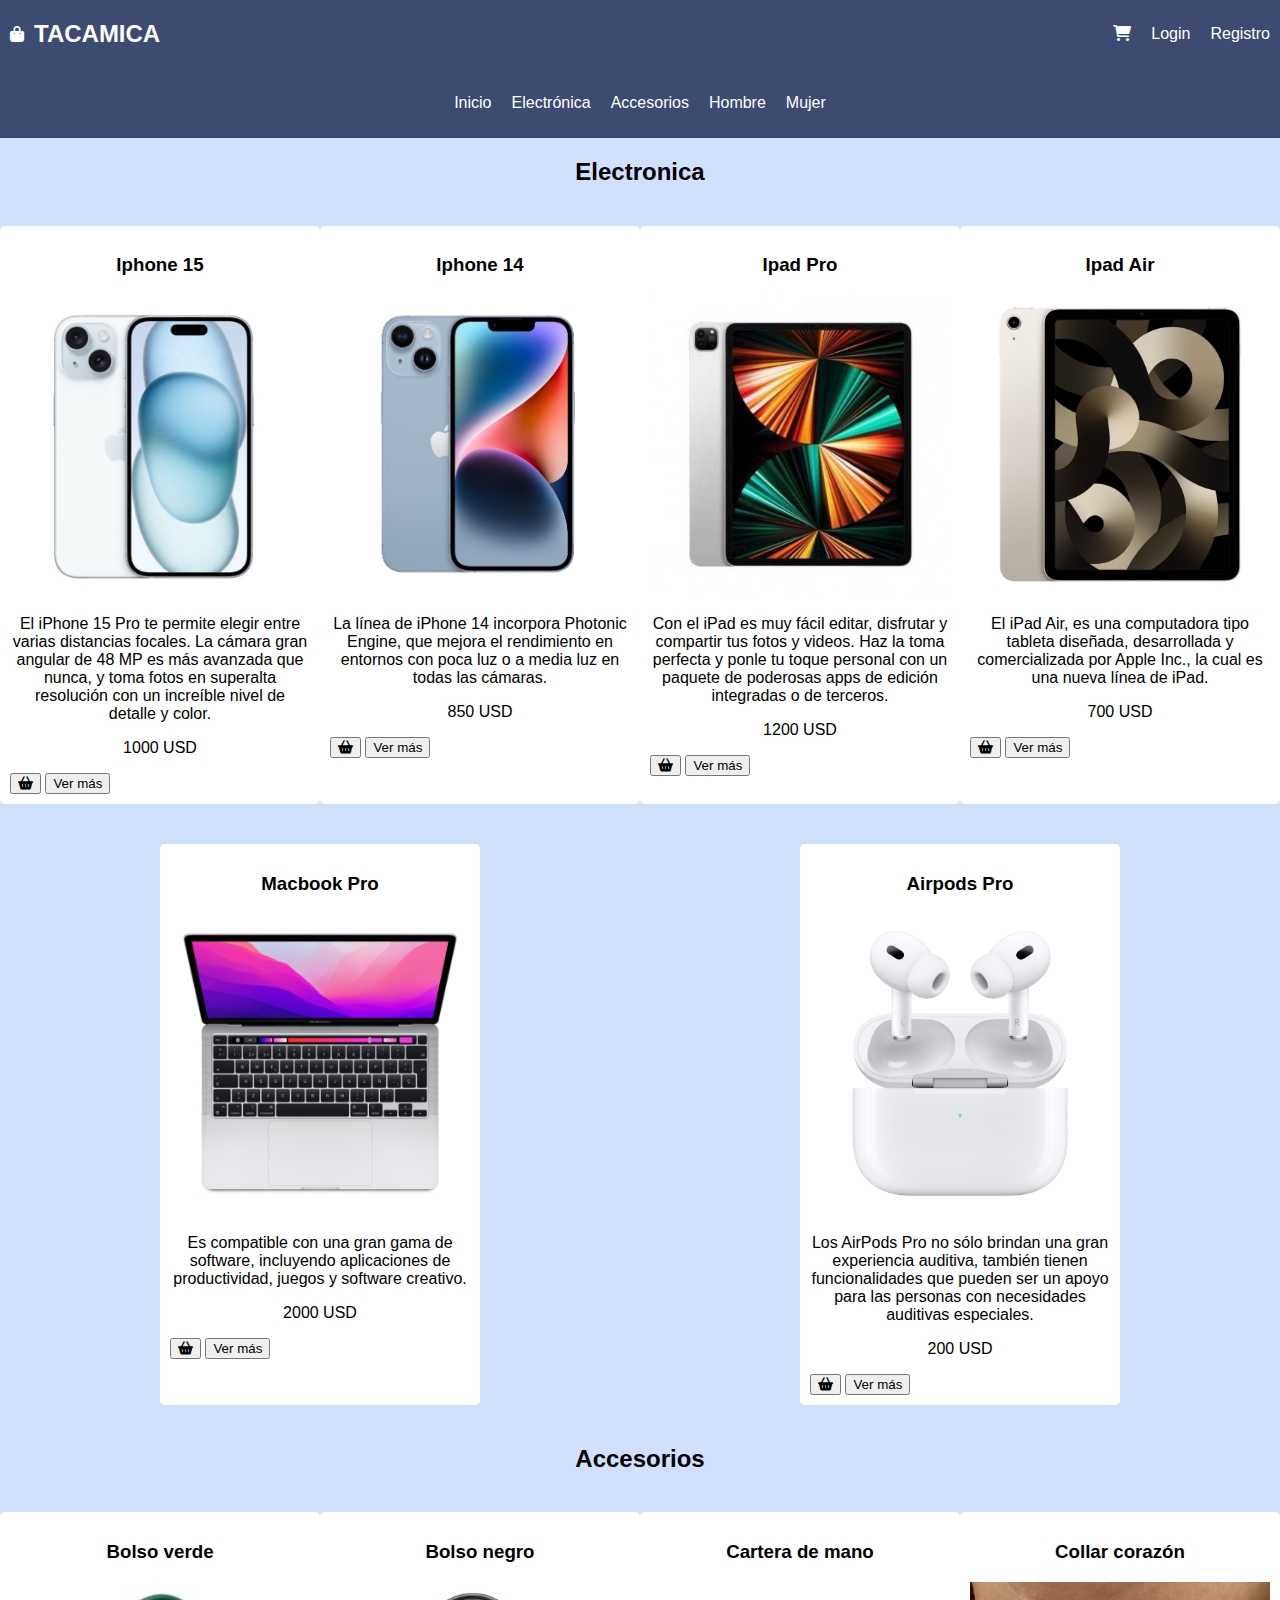
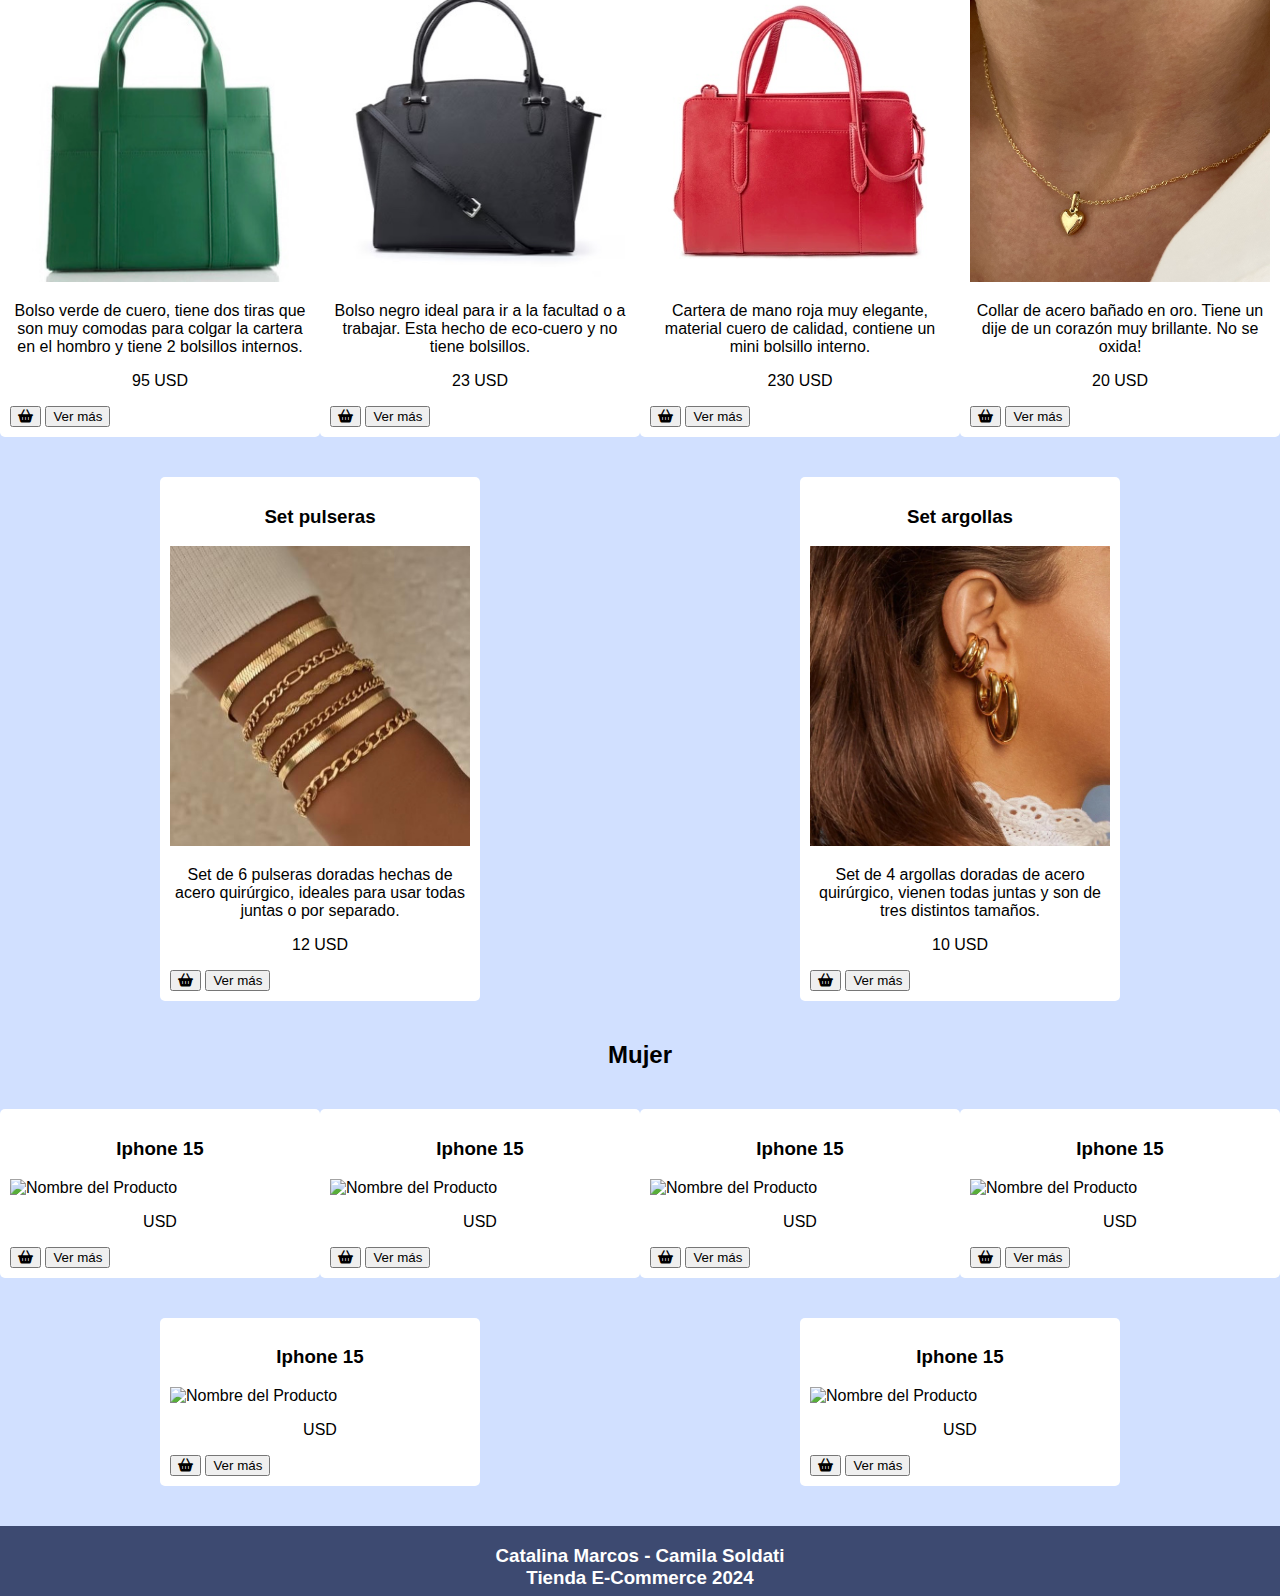
==== index.html @ c815029a "modifique el carrito y el css" ====
<!DOCTYPE html>
<html lang="en">
<head>
    <meta charset="UTF-8">
    <meta name="viewport" content="width=device-width, initial-scale=1.0">
    <title>Home Page</title>
    <link href="./css/index.css" rel="stylesheet">
    <link rel="stylesheet" href="https://cdnjs.cloudflare.com/ajax/libs/font-awesome/6.0.0-beta3/css/all.min.css">

</head>

<body>
      
    <header>

        <section class="main_header">
            <div class="logo">
                <i class="fa-solid fa-bag-shopping bolsa"></i>
                <h2>TACAMICA</h2>
            </div>
            <nav class="funciones_header">
                <a href="cart.html" class="carrito"><i class="fa fa-shopping-cart"></i></a>
                <a href="login.html" class="login">Login</a>
                <a href="./registro.html" class="registro">Registro</a>
            </nav>
        </section>

        <section class="headerlow">
            <nav>
                <ul>
                    <li><a href="index.html">Inicio</a></li>
                    <li><a href="category.html">Electrónica</a></li>
                    <li><a href="category.html">Accesorios</a></li>
                    <li><a href="category.html">Hombre</a></li>
                    <li><a href="category.html">Mujer</a></li>
                </ul>
            </nav>
        </section>

    </header>
     
    

    <main>
        
        <section class="category">
            <h2 class="categoria">Electronica</h2>
                <section class="product-list">
                    <div class="product">
                        <h3 class="centrado">Iphone 15</h3>
                        <img src="./imágenes/iphone15.JPEG" alt="foto de un iphone 15">
                        <p class="centrado">El iPhone 15 Pro te permite elegir entre varias distancias focales. La cámara gran angular de 48 MP es más avanzada que nunca, y toma fotos en superalta resolución con un increíble nivel de detalle y color.</p>
                        <p class="centrado">1000 USD</p>
                        <button href="cart.html"><i class="fa-solid fa-basket-shopping"></i></button>
                        <a href="./producto.html"><button>Ver más</button></a>
                    </div>
                    <div class="product">
                        <h3 class="centrado">Iphone 14</h3>
                        <img src="./imágenes/iphone14.JPEG" alt="foto de un iphone 14">
                        <p class="centrado">La línea de iPhone 14 incorpora Photonic Engine, que mejora el rendimiento en entornos con poca luz o a media luz en todas las cámaras.</p>
                        <p class="centrado">850 USD</p>
                        <button href="cart.html"><i class="fa-solid fa-basket-shopping"></i></button>
                        <a href="./producto.html"><button>Ver más</button></a>
                    </div>
                    <div class="product">
                        <h3 class="centrado">Ipad Pro</h3>
                        <img src="./imágenes/ipadpro.JPEG" alt="foto de un ipad pro">
                        <p class="centrado">Con el iPad es muy fácil editar, disfrutar y compartir tus fotos y videos. Haz la toma perfecta y ponle tu toque personal con un paquete de poderosas apps de edición integradas o de terceros.</p>
                        <p class="centrado">1200 USD</p>
                        <button><i class="fa-solid fa-basket-shopping"></i></button>
                        <a href="./producto.html"><button>Ver más</button></a>
                    </div>
                    <div class="product">
                        <h3 class="centrado">Ipad Air</h3>
                        <img src="./imágenes/ipadair.JPEG" alt="foto de un ipad air">
                        <p class="centrado">El iPad Air, es una computadora tipo tableta diseñada, desarrollada y comercializada por Apple Inc., la cual es una nueva línea de iPad.</p>
                        <p class="centrado">700 USD</p>
                        <button><i class="fa-solid fa-basket-shopping"></i></button>
                        <a href="./producto.html"><button>Ver más</button></a>
                    </div>
                    <div class="product">
                        <h3 class="centrado">Macbook Pro</h3>
                        <img src="./imágenes/macbookpro.JPEG" alt="foto de una macbook pro">
                        <p class="centrado">Es compatible con una gran gama de software, incluyendo aplicaciones de productividad, juegos y software creativo.</p>
                        <p class="centrado">2000 USD</p>
                        <button class="botoncvm"><i class="fa-solid fa-basket-shopping"></i></button>
                        <a href="./producto.html"><button>Ver más</button></a>
                    </div>
                    <div class="product">
                        <h3 class="centrado">Airpods Pro</h3>
                        <img src="./imágenes/airpodspro.JPEG" alt="foto de unos airpods pro">
                        <p class="centrado">Los AirPods Pro no sólo brindan una gran experiencia auditiva, también tienen funcionalidades que pueden ser un apoyo para las personas con necesidades auditivas especiales.</p>
                        <p class="centrado">200 USD</p>
                        <button><i class="fa-solid fa-basket-shopping"></i></button>
                        <a href="./producto.html"><button>Ver más</button></a>
                    </div>
                </section>
        </section>
        
        <section class="category">
            <h2 class="categoria">Accesorios</h2>
                <section class="product-list">
                    <div class="product">
                        <h3 class="centrado">Bolso verde</h3>
                        <img src="./imágenes/bolso verde.JPEG" alt="foto de un bolso verde">
                        <p class="centrado">Bolso verde de cuero, tiene dos tiras que son muy comodas para colgar la cartera en el hombro y tiene 2 bolsillos internos.</p>
                        <p class="centrado">95 USD</p>
                        <button><i class="fa-solid fa-basket-shopping"></i></button>
                        <a href="./producto.html"><button>Ver más</button></a>
                    </div>
                    <div class="product">
                        <h3 class="centrado">Bolso negro</h3>
                        <img src="./imágenes/bolso negro si.JPEG" alt="foto de un bolso negro">
                        <p class="centrado">Bolso negro ideal para ir a la facultad o a trabajar. Esta hecho de eco-cuero y no tiene bolsillos.</p>
                        <p class="centrado">23 USD</p>
                        <button><i class="fa-solid fa-basket-shopping"></i></button>
                        <a href="./producto.html"><button>Ver más</button></a>
                    </div>
                    <div class="product">
                        <h3 class="centrado">Cartera de mano</h3>
                        <img src="./imágenes/cartera roja.jpg" alt="foto de una cartera de mano roja">
                        <p class="centrado">Cartera de mano roja muy elegante, material cuero de calidad, contiene un mini bolsillo interno.</p>
                        <p class="centrado">230 USD</p>
                        <button><i class="fa-solid fa-basket-shopping"></i></button>
                        <a href="./producto.html"><button>Ver más</button></a>
                    </div>
                    <div class="product">
                        <h3 class="centrado">Collar corazón</h3>
                        <img src="./imágenes/collar.JPG" alt="foto de un collar dorado con el dije de un corazón">
                        <p class="centrado">Collar de acero bañado en oro. Tiene un dije de un corazón muy brillante. No se oxida!</p>
                        <p class="centrado">20 USD</p>
                        <button><i class="fa-solid fa-basket-shopping"></i></button>
                        <a href="./producto.html"><button>Ver más</button></a>
                    </div>
                    <div class="product">
                        <h3 class="centrado">Set pulseras</h3>
                        <img src="./imágenes/set pulseras.JPEG" alt="foto de un set de 6 pulseras">
                        <p class="centrado">Set de 6 pulseras doradas hechas de acero quirúrgico, ideales para usar todas juntas o por separado.</p>
                        <p class="centrado">12 USD</p>
                        <button><i class="fa-solid fa-basket-shopping"></i></button>
                        <a href="./producto.html"><button>Ver más</button></a>
                    </div>
                    <div class="product">
                        <h3 class="centrado">Set argollas</h3>
                        <img src="./imágenes/set argollas.jpg" alt="foto de una oreja con 4 argollas doradas">
                        <p class="centrado">Set de 4 argollas doradas de acero quirúrgico, vienen todas juntas y son de tres distintos tamaños.</p>
                        <p class="centrado">10 USD</p>
                        <button><i class="fa-solid fa-basket-shopping"></i></button>
                        <a href="./producto.html"><button>Ver más</button></a>
                    </div>
                </section>
        </section>
        
        <section class="category">
            <h2 class="categoria">Mujer</h2>
                <section class="product-list">
                    <div class="product">
                        <h3 class="centrado">Iphone 15</h3>
                        <img src="" alt="Nombre del Producto">
                        <p class="centrado"></p>
                        <p class="centrado"> USD</p>
                        <button><i class="fa-solid fa-basket-shopping"></i></button>
                        <a href="./producto.html"><button>Ver más</button></a>
                    </div>
                    <div class="product">
                        <h3 class="centrado">Iphone 15</h3>
                        <img src="" alt="Nombre del Producto">
                        <p class="centrado"></p>
                        <p class="centrado"> USD</p>
                        <button><i class="fa-solid fa-basket-shopping"></i></button>
                        <a href="./producto.html"><button>Ver más</button></a>
                    </div>
                    <div class="product">
                        <h3 class="centrado">Iphone 15</h3>
                        <img src="" alt="Nombre del Producto">
                        <p class="centrado"></p>
                        <p class="centrado"> USD</p>
                        <button><i class="fa-solid fa-basket-shopping"></i></button>
                        <a href="./producto.html"><button>Ver más</button></a>
                    </div>
                    <div class="product">
                        <h3 class="centrado">Iphone 15</h3>
                        <img src="" alt="Nombre del Producto">
                        <p class="centrado"></p>
                        <p class="centrado"> USD</p>
                        <button><i class="fa-solid fa-basket-shopping"></i></button>
                        <a href="./producto.html"><button>Ver más</button></a>
                    </div>
                    <div class="product">
                        <h3 class="centrado">Iphone 15</h3>
                        <img src="" alt="Nombre del Producto">
                        <p class="centrado"></p>
                        <p class="centrado"> USD</p>
                        <button><i class="fa-solid fa-basket-shopping"></i></button>
                        <a href="./producto.html"><button>Ver más</button></a>
                    </div>
                    <div class="product">
                        <h3 class="centrado">Iphone 15</h3>
                        <img src="" alt="Nombre del Producto">
                        <p class="centrado"> </p>
                        <p class="centrado"> USD</p>
                        <button><i class="fa-solid fa-basket-shopping"></i></button>
                        <button href="product.html">Ver más</button>
                    </div>
                </section>
        </section>
 
    </main>

    <footer class="nombres">
        <h3>Catalina Marcos - Camila Soldati <br> Tienda E-Commerce 2024</h3>
    </footer>

</body>
</html>
---- css/index.css ----
/* Estilos generales */
body {
    font-family: Arial, sans-serif;
    margin: 0;
    padding: 0;
    background-color: rgb(209, 224, 255);
    text-decoration: none;
}

a {
    text-decoration: none;
    color: black;
}

/* Estilos para el header */
.main_header {
    display: flex;
    justify-content: space-between;
    align-items: center;
    background-color: rgb(61, 74, 113);
    color: white;
    padding-left: 10px;
    padding-right: 10px;
}

.centrado {
    text-align: center;
}
.categoria{
    text-align: center;
}

.logo {
    display: flex;
    align-items: center;
}

.logo h2 {
    margin-left: 10px;
}

.funciones_header {
    display: flex;
}

.funciones_header a {
    color: white;
    text-decoration: none;
    margin-left: 20px;
}

/* Estilos para la parte de abajo del header */
.headerlow {
    background-color: rgb(61, 74, 113);
    color: white;
    padding: 10px;
}

.headerlow nav ul {
    display: flex;
    justify-content: center;
    list-style-type: none;
    padding: 0;
}

.headerlow nav ul li {
    margin: 0 10px;
}

.headerlow nav ul li a {
    color: white;
    text-decoration: none;
}


/*estilos para la parte de los productos en la homepage*/
main {
    margin: 0px;
}

.category {
    margin-bottom: 20px;
}

.product-list {
    display: flex;
    flex-wrap: wrap;
    flex-direction: row;
    justify-content: space-around;
}

.fafa-shopping-cart {
text-align: right;

}

.product {
    background-color: white;
    margin-bottom: 20px;
    margin-top: 20px;
    border-radius: 5px;
    padding: 10px;
    width: 300px;
}

.product img {
    width: 100%;
    height: 300px; 
}

.nombres {
    text-align: center;
    background-color: rgb(61, 74, 113);
    color: white;
    height: 70px;
    align-content: center;
}


@media (max-width:768px) {
    .product-list {
        display: flex;
        flex-direction: row;
        flex-wrap: wrap;
    }

    .product {
        align-content: space-around;
    }

    .headerlow {
        font-size: smaller;
    }
}


/*estilos para la página de detalle de producto*/

.productoespecifico {
    width: 300px;
}

.fotoiphones {
    display: flex;
    margin-right: auto;
    margin-left: 2%;
    height: 500px;
    border-radius: 3px;
}

/*estilos para el formulario de regirstro*/

.sesion {
    text-align: center;
    font-size: 50px;
    font-family: Arial, Helvetica, sans-serif;
}

.nombre-container {
    display: flex;
    justify-content: space-between; 
    flex-wrap: wrap; 
}

.nombre {
    margin-bottom: 20px;
    flex: 0 0 48%; }

input[type="text"],
input[type="email"],
input[type="password"],
input[type="tel"] {
    width: 100%;
    padding: 10px;
    margin-top: 5px;
    border: 1px solid #979292;
    box-sizing: border-box; 
}

input[type="submit"] {
    width: 100%;
    padding: 10px;
    margin-top: 10px;
    background-color: #007bff;
    color: #fff;
    border: none;
    border-radius: 5px;
    cursor: pointer;
}

input[type="submit"]:hover {
    background-color: #0056b3; }

    h4 {
        font-size: 20px;
        font-family:Georgia, 'Times New Roman', Times, serif;
        text-align: left;
        font-style: italic;
        color: rgb(53, 35, 35);
    
    }
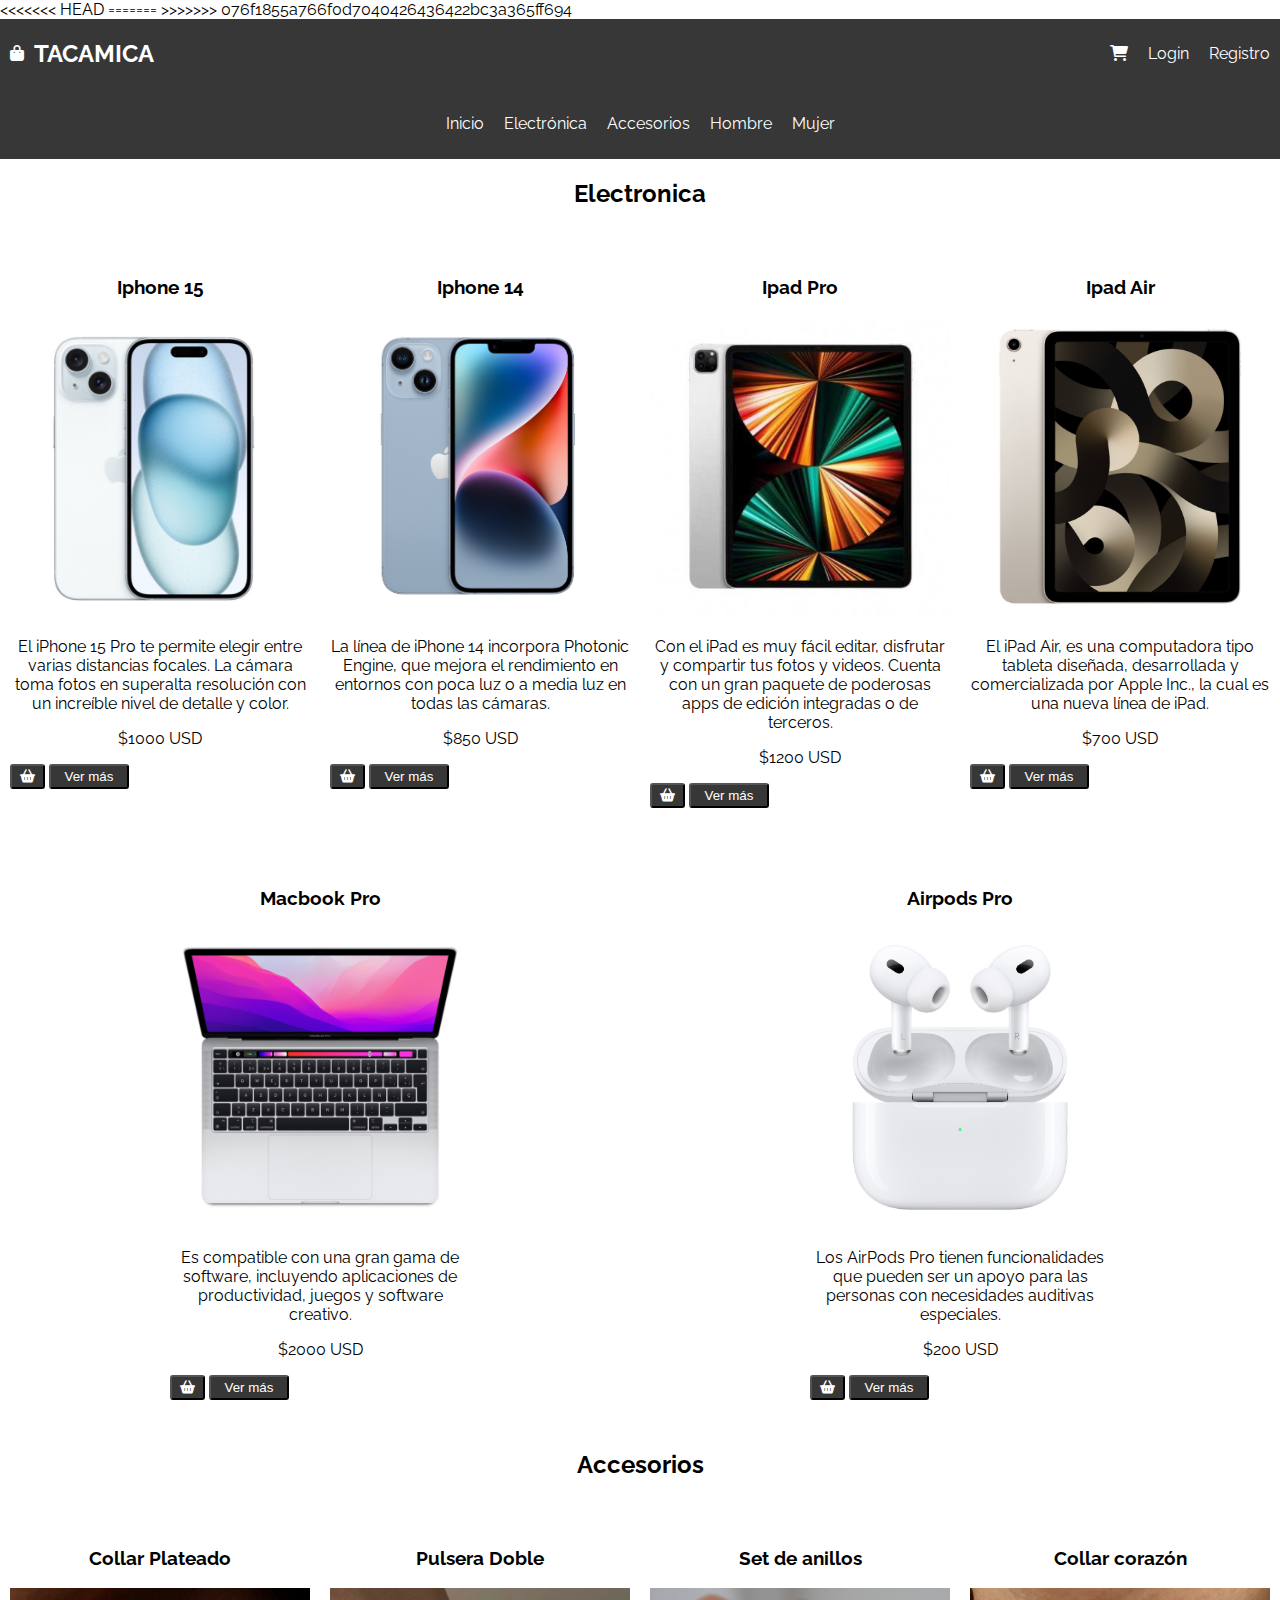
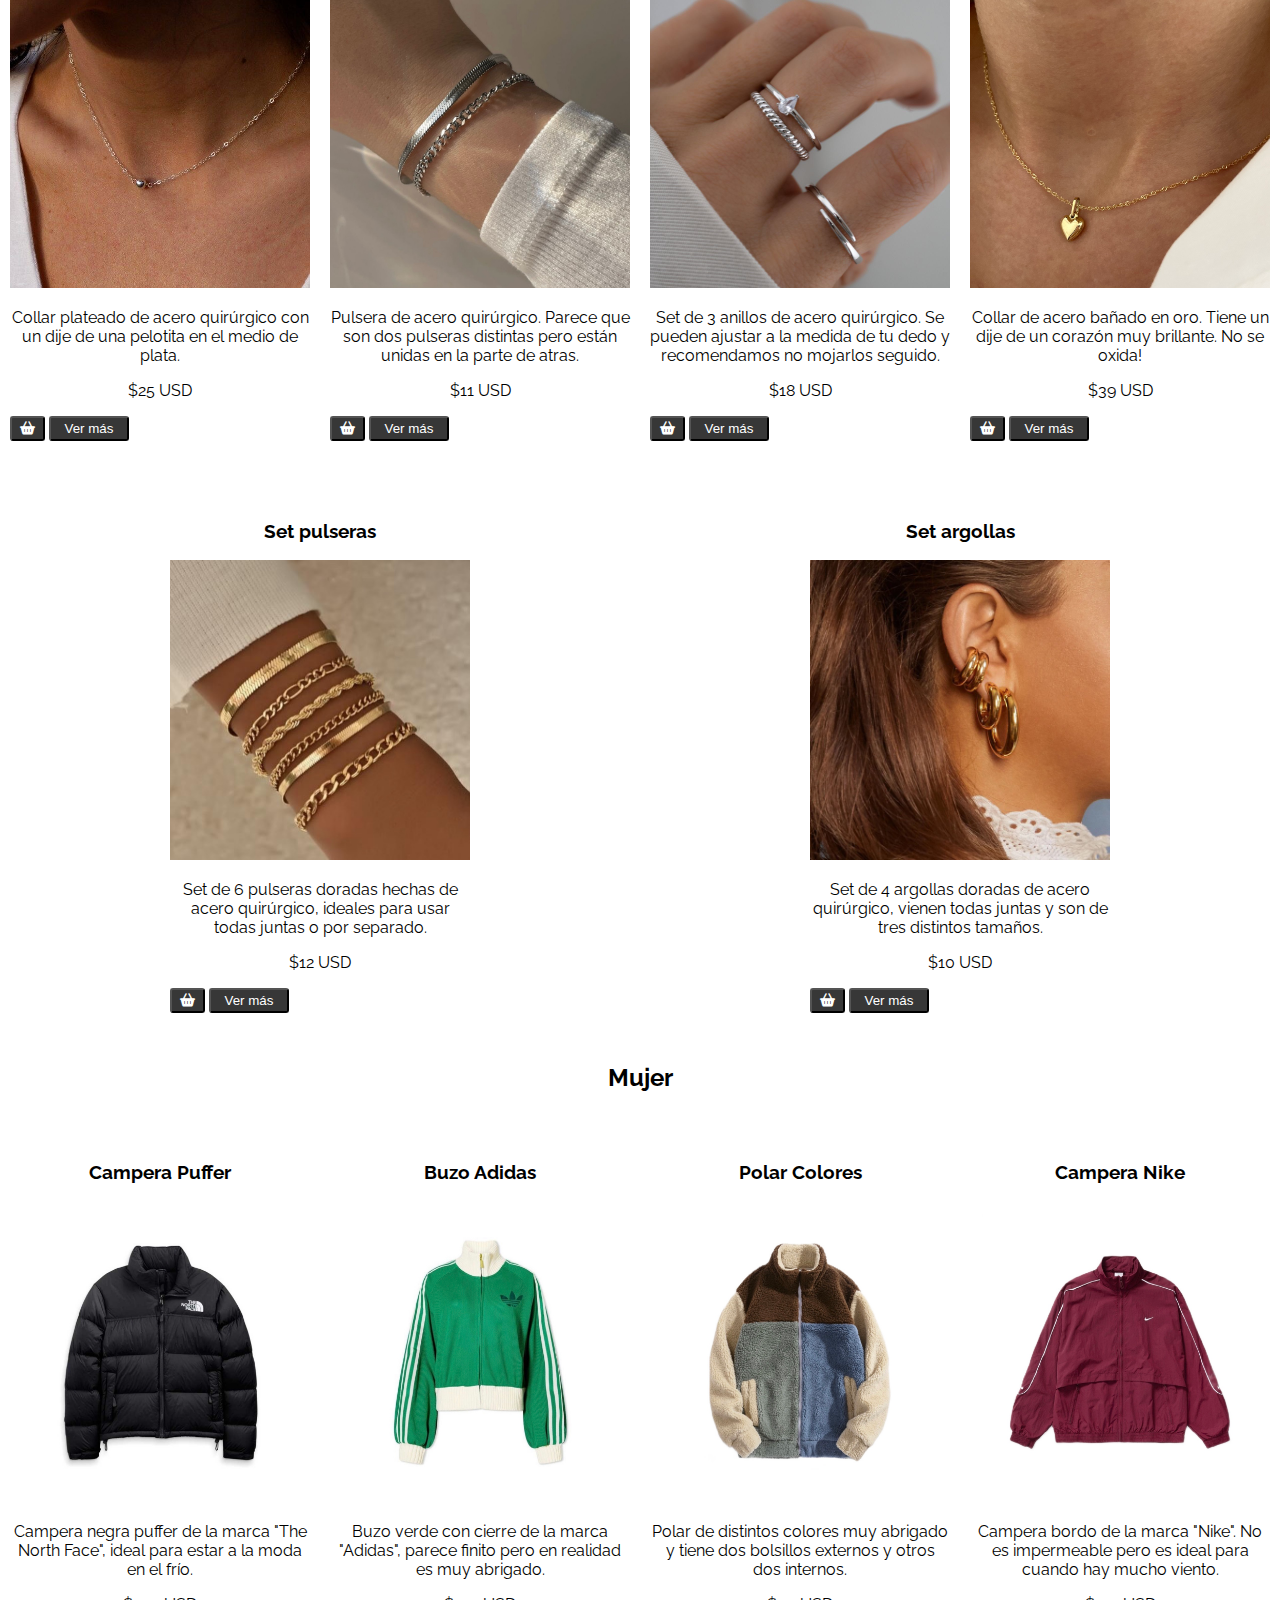
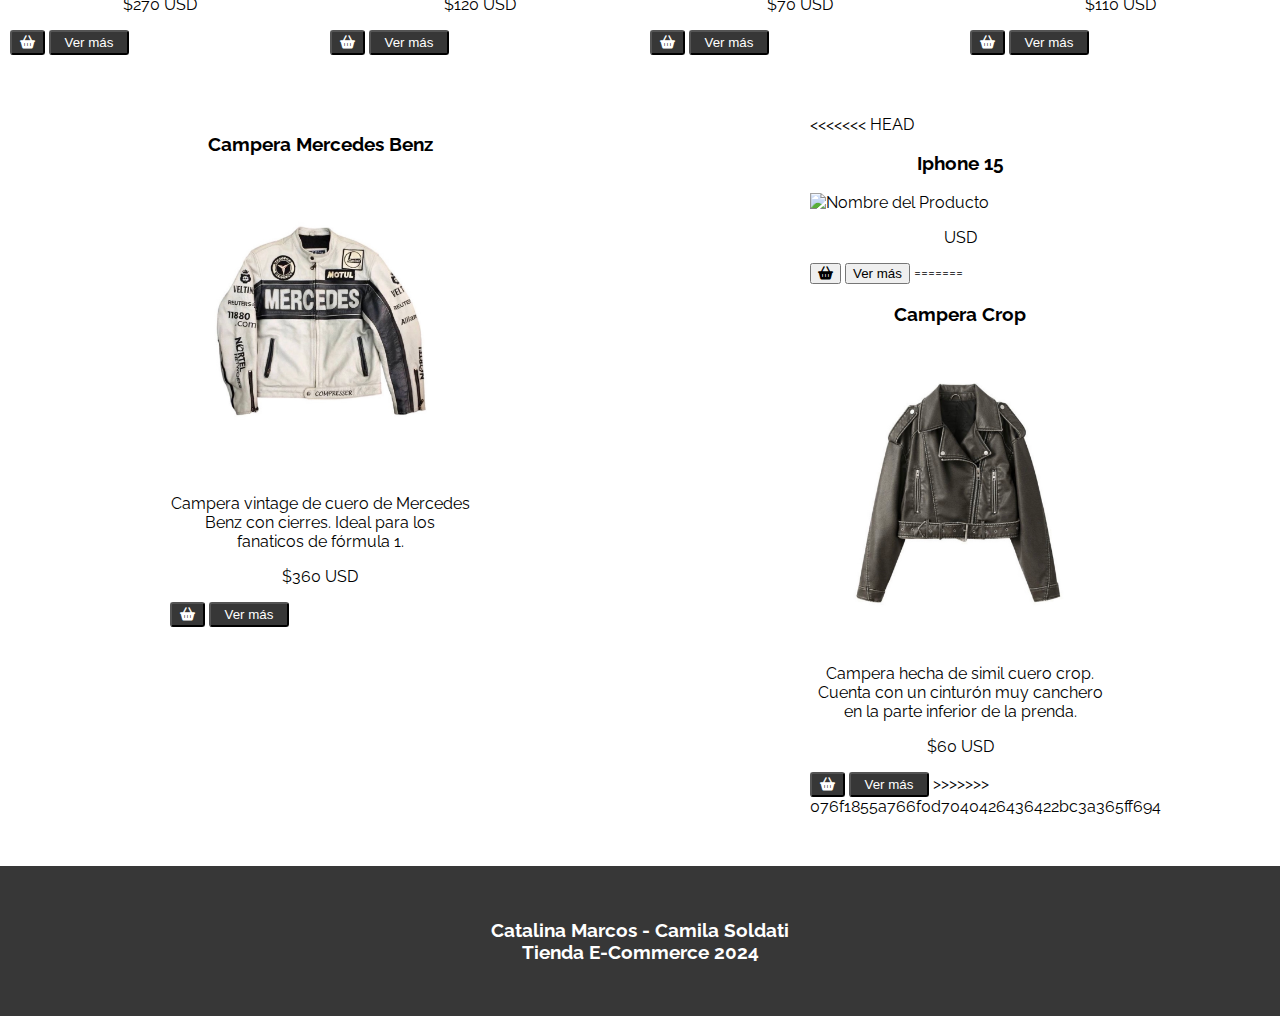
==== commit 736a0718: "modifique el carrito, el index, el css y el html de productos" ====
--- a/index.html
+++ b/index.html
@@ -6,7 +6,13 @@
     <title>Home Page</title>
     <link href="./css/index.css" rel="stylesheet">
     <link rel="stylesheet" href="https://cdnjs.cloudflare.com/ajax/libs/font-awesome/6.0.0-beta3/css/all.min.css">
-
+<<<<<<< HEAD
+
+=======
+    <link rel="preconnect" href="https://fonts.googleapis.com">
+    <link rel="preconnect" href="https://fonts.gstatic.com" crossorigin>
+    <link href="https://fonts.googleapis.com/css2?family=Raleway:ital,wght@0,100..900;1,100..900&display=swap" rel="stylesheet">
+>>>>>>> 076f1855a766f0d7040426436422bc3a365ff694
 </head>
 
 <body>
@@ -20,7 +26,7 @@
             </div>
             <nav class="funciones_header">
                 <a href="cart.html" class="carrito"><i class="fa fa-shopping-cart"></i></a>
-                <a href="login.html" class="login">Login</a>
+                <a href="./login.html" class="login">Login</a>
                 <a href="./registro.html" class="registro">Registro</a>
             </nav>
         </section>
@@ -49,50 +55,50 @@
                     <div class="product">
                         <h3 class="centrado">Iphone 15</h3>
                         <img src="./imágenes/iphone15.JPEG" alt="foto de un iphone 15">
-                        <p class="centrado">El iPhone 15 Pro te permite elegir entre varias distancias focales. La cámara gran angular de 48 MP es más avanzada que nunca, y toma fotos en superalta resolución con un increíble nivel de detalle y color.</p>
-                        <p class="centrado">1000 USD</p>
-                        <button href="cart.html"><i class="fa-solid fa-basket-shopping"></i></button>
-                        <a href="./producto.html"><button>Ver más</button></a>
+                        <p class="centrado">El iPhone 15 Pro te permite elegir entre varias distancias focales. La cámara toma fotos en superalta resolución con un increíble nivel de detalle y color.</p>
+                        <p class="centrado">$1000 USD</p>
+                        <a href="cart.html"><button class="canasta"><i class="fa-solid fa-basket-shopping"></i></button></a>
+                        <a href="./producto.html"><button class="vermás">Ver más</button></a>
                     </div>
                     <div class="product">
                         <h3 class="centrado">Iphone 14</h3>
                         <img src="./imágenes/iphone14.JPEG" alt="foto de un iphone 14">
                         <p class="centrado">La línea de iPhone 14 incorpora Photonic Engine, que mejora el rendimiento en entornos con poca luz o a media luz en todas las cámaras.</p>
-                        <p class="centrado">850 USD</p>
-                        <button href="cart.html"><i class="fa-solid fa-basket-shopping"></i></button>
-                        <a href="./producto.html"><button>Ver más</button></a>
+                        <p class="centrado">$850 USD</p>
+                        <a href="cart.html"><button class="canasta"><i class="fa-solid fa-basket-shopping"></i></button></a>
+                        <a href="./producto.html"><button class="vermás">Ver más</button></a>
                     </div>
                     <div class="product">
                         <h3 class="centrado">Ipad Pro</h3>
                         <img src="./imágenes/ipadpro.JPEG" alt="foto de un ipad pro">
-                        <p class="centrado">Con el iPad es muy fácil editar, disfrutar y compartir tus fotos y videos. Haz la toma perfecta y ponle tu toque personal con un paquete de poderosas apps de edición integradas o de terceros.</p>
-                        <p class="centrado">1200 USD</p>
-                        <button><i class="fa-solid fa-basket-shopping"></i></button>
-                        <a href="./producto.html"><button>Ver más</button></a>
+                        <p class="centrado">Con el iPad es muy fácil editar, disfrutar y compartir tus fotos y videos. Cuenta con un gran paquete de poderosas apps de edición integradas o de terceros.</p>
+                        <p class="centrado">$1200 USD</p>
+                        <a href="cart.html"><button class="canasta"><i class="fa-solid fa-basket-shopping"></i></button></a>
+                        <a href="./producto.html"><button class="vermás">Ver más</button></a>
                     </div>
                     <div class="product">
                         <h3 class="centrado">Ipad Air</h3>
                         <img src="./imágenes/ipadair.JPEG" alt="foto de un ipad air">
                         <p class="centrado">El iPad Air, es una computadora tipo tableta diseñada, desarrollada y comercializada por Apple Inc., la cual es una nueva línea de iPad.</p>
-                        <p class="centrado">700 USD</p>
-                        <button><i class="fa-solid fa-basket-shopping"></i></button>
-                        <a href="./producto.html"><button>Ver más</button></a>
+                        <p class="centrado">$700 USD</p>
+                        <a href="cart.html"><button class="canasta"><i class="fa-solid fa-basket-shopping"></i></button></a>
+                        <a href="./producto.html"><button class="vermás">Ver más</button></a>
                     </div>
                     <div class="product">
                         <h3 class="centrado">Macbook Pro</h3>
                         <img src="./imágenes/macbookpro.JPEG" alt="foto de una macbook pro">
                         <p class="centrado">Es compatible con una gran gama de software, incluyendo aplicaciones de productividad, juegos y software creativo.</p>
-                        <p class="centrado">2000 USD</p>
-                        <button class="botoncvm"><i class="fa-solid fa-basket-shopping"></i></button>
-                        <a href="./producto.html"><button>Ver más</button></a>
+                        <p class="centrado">$2000 USD</p>
+                        <a href="cart.html"><button class="canasta"><i class="fa-solid fa-basket-shopping"></i></button></a>
+                        <a href="./producto.html"><button class="vermás">Ver más</button></a>
                     </div>
                     <div class="product">
                         <h3 class="centrado">Airpods Pro</h3>
                         <img src="./imágenes/airpodspro.JPEG" alt="foto de unos airpods pro">
-                        <p class="centrado">Los AirPods Pro no sólo brindan una gran experiencia auditiva, también tienen funcionalidades que pueden ser un apoyo para las personas con necesidades auditivas especiales.</p>
-                        <p class="centrado">200 USD</p>
-                        <button><i class="fa-solid fa-basket-shopping"></i></button>
-                        <a href="./producto.html"><button>Ver más</button></a>
+                        <p class="centrado">Los AirPods Pro tienen funcionalidades que pueden ser un apoyo para las personas con necesidades auditivas especiales.</p>
+                        <p class="centrado">$200 USD</p>
+                        <a href="cart.html"><button class="canasta"><i class="fa-solid fa-basket-shopping"></i></button></a>
+                        <a href="./producto.html"><button class="vermás">Ver más</button></a>
                     </div>
                 </section>
         </section>
@@ -101,52 +107,52 @@
             <h2 class="categoria">Accesorios</h2>
                 <section class="product-list">
                     <div class="product">
-                        <h3 class="centrado">Bolso verde</h3>
-                        <img src="./imágenes/bolso verde.JPEG" alt="foto de un bolso verde">
-                        <p class="centrado">Bolso verde de cuero, tiene dos tiras que son muy comodas para colgar la cartera en el hombro y tiene 2 bolsillos internos.</p>
-                        <p class="centrado">95 USD</p>
-                        <button><i class="fa-solid fa-basket-shopping"></i></button>
-                        <a href="./producto.html"><button>Ver más</button></a>
-                    </div>
-                    <div class="product">
-                        <h3 class="centrado">Bolso negro</h3>
-                        <img src="./imágenes/bolso negro si.JPEG" alt="foto de un bolso negro">
-                        <p class="centrado">Bolso negro ideal para ir a la facultad o a trabajar. Esta hecho de eco-cuero y no tiene bolsillos.</p>
-                        <p class="centrado">23 USD</p>
-                        <button><i class="fa-solid fa-basket-shopping"></i></button>
-                        <a href="./producto.html"><button>Ver más</button></a>
-                    </div>
-                    <div class="product">
-                        <h3 class="centrado">Cartera de mano</h3>
-                        <img src="./imágenes/cartera roja.jpg" alt="foto de una cartera de mano roja">
-                        <p class="centrado">Cartera de mano roja muy elegante, material cuero de calidad, contiene un mini bolsillo interno.</p>
-                        <p class="centrado">230 USD</p>
-                        <button><i class="fa-solid fa-basket-shopping"></i></button>
-                        <a href="./producto.html"><button>Ver más</button></a>
+                        <h3 class="centrado">Collar Plateado</h3>
+                        <img src="./imágenes/dije.jpg" alt="foto de un collar plateado con una pelotita en el medio">
+                        <p class="centrado">Collar plateado de acero quirúrgico con un dije de una pelotita en el medio de plata.</p>
+                        <p class="centrado">$25 USD</p>
+                        <a href="cart.html"><button class="canasta"><i class="fa-solid fa-basket-shopping"></i></button></a>
+                        <a href="./producto.html"><button class="vermás">Ver más</button></a>
+                    </div>
+                    <div class="product">
+                        <h3 class="centrado">Pulsera Doble</h3>
+                        <img src="./imágenes/pulseras.jpg" alt="foto de una pulsera doble plateada">
+                        <p class="centrado">Pulsera de acero quirúrgico. Parece que son dos pulseras distintas pero están unidas en la parte de atras.</p>
+                        <p class="centrado">$11 USD</p>
+                        <a href="cart.html"><button class="canasta"><i class="fa-solid fa-basket-shopping"></i></button></a>
+                        <a href="./producto.html"><button class="vermás">Ver más</button></a>
+                    </div>
+                    <div class="product">
+                        <h3 class="centrado">Set de anillos</h3>
+                        <img src="./imágenes/anillos.JPG" alt="foto de tres anillos plateados de distintas formas">
+                        <p class="centrado">Set de 3 anillos de acero quirúrgico. Se pueden ajustar a la medida de tu dedo y recomendamos no mojarlos seguido.</p>
+                        <p class="centrado">$18 USD</p>
+                        <a href="cart.html"><button class="canasta"><i class="fa-solid fa-basket-shopping"></i></button></a>
+                        <a href="./producto.html"><button class="vermás">Ver más</button></a>
                     </div>
                     <div class="product">
                         <h3 class="centrado">Collar corazón</h3>
                         <img src="./imágenes/collar.JPG" alt="foto de un collar dorado con el dije de un corazón">
                         <p class="centrado">Collar de acero bañado en oro. Tiene un dije de un corazón muy brillante. No se oxida!</p>
-                        <p class="centrado">20 USD</p>
-                        <button><i class="fa-solid fa-basket-shopping"></i></button>
-                        <a href="./producto.html"><button>Ver más</button></a>
+                        <p class="centrado">$39 USD</p>
+                        <a href="cart.html"><button class="canasta"><i class="fa-solid fa-basket-shopping"></i></button></a>
+                        <a href="./producto.html"><button class="vermás">Ver más</button></a>
                     </div>
                     <div class="product">
                         <h3 class="centrado">Set pulseras</h3>
                         <img src="./imágenes/set pulseras.JPEG" alt="foto de un set de 6 pulseras">
                         <p class="centrado">Set de 6 pulseras doradas hechas de acero quirúrgico, ideales para usar todas juntas o por separado.</p>
-                        <p class="centrado">12 USD</p>
-                        <button><i class="fa-solid fa-basket-shopping"></i></button>
-                        <a href="./producto.html"><button>Ver más</button></a>
+                        <p class="centrado">$12 USD</p>
+                        <a href="cart.html"><button class="canasta"><i class="fa-solid fa-basket-shopping"></i></button></a>
+                        <a href="./producto.html"><button class="vermás">Ver más</button></a>
                     </div>
                     <div class="product">
                         <h3 class="centrado">Set argollas</h3>
                         <img src="./imágenes/set argollas.jpg" alt="foto de una oreja con 4 argollas doradas">
                         <p class="centrado">Set de 4 argollas doradas de acero quirúrgico, vienen todas juntas y son de tres distintos tamaños.</p>
-                        <p class="centrado">10 USD</p>
-                        <button><i class="fa-solid fa-basket-shopping"></i></button>
-                        <a href="./producto.html"><button>Ver más</button></a>
+                        <p class="centrado">$10 USD</p>
+                        <a href="cart.html"><button class="canasta"><i class="fa-solid fa-basket-shopping"></i></button></a>
+                        <a href="./producto.html"><button class="vermás">Ver más</button></a>
                     </div>
                 </section>
         </section>
@@ -155,52 +161,61 @@
             <h2 class="categoria">Mujer</h2>
                 <section class="product-list">
                     <div class="product">
-                        <h3 class="centrado">Iphone 15</h3>
-                        <img src="" alt="Nombre del Producto">
-                        <p class="centrado"></p>
-                        <p class="centrado"> USD</p>
-                        <button><i class="fa-solid fa-basket-shopping"></i></button>
-                        <a href="./producto.html"><button>Ver más</button></a>
-                    </div>
-                    <div class="product">
-                        <h3 class="centrado">Iphone 15</h3>
-                        <img src="" alt="Nombre del Producto">
-                        <p class="centrado"></p>
-                        <p class="centrado"> USD</p>
-                        <button><i class="fa-solid fa-basket-shopping"></i></button>
-                        <a href="./producto.html"><button>Ver más</button></a>
-                    </div>
-                    <div class="product">
-                        <h3 class="centrado">Iphone 15</h3>
-                        <img src="" alt="Nombre del Producto">
-                        <p class="centrado"></p>
-                        <p class="centrado"> USD</p>
-                        <button><i class="fa-solid fa-basket-shopping"></i></button>
-                        <a href="./producto.html"><button>Ver más</button></a>
-                    </div>
-                    <div class="product">
-                        <h3 class="centrado">Iphone 15</h3>
-                        <img src="" alt="Nombre del Producto">
-                        <p class="centrado"></p>
-                        <p class="centrado"> USD</p>
-                        <button><i class="fa-solid fa-basket-shopping"></i></button>
-                        <a href="./producto.html"><button>Ver más</button></a>
-                    </div>
-                    <div class="product">
-                        <h3 class="centrado">Iphone 15</h3>
-                        <img src="" alt="Nombre del Producto">
-                        <p class="centrado"></p>
-                        <p class="centrado"> USD</p>
-                        <button><i class="fa-solid fa-basket-shopping"></i></button>
-                        <a href="./producto.html"><button>Ver más</button></a>
-                    </div>
-                    <div class="product">
+                        <h3 class="centrado">Campera Puffer</h3>
+                        <img src="./imágenes/campera puffer.jpg" alt="foto de una campera puffer negra de The North Face">
+                        <p class="centrado">Campera negra puffer de la marca "The North Face", ideal para estar a la moda en el frío.</p>
+                        <p class="centrado">$270 USD</p>
+                        <a href="cart.html"><button class="canasta"><i class="fa-solid fa-basket-shopping"></i></button></a>
+                        <a href="./producto.html"><button class="vermás">Ver más</button></a>
+                    </div>
+                    <div class="product">
+                        <h3 class="centrado">Buzo Adidas</h3>
+                        <img src="./imágenes/buzo adidas.jpg" alt="foto de un buzo verde con cierre de Adidas">
+                        <p class="centrado">Buzo verde con cierre de la marca "Adidas", parece finito pero en realidad es muy abrigado.</p>
+                        <p class="centrado">$120 USD</p>
+                        <a href="cart.html"><button class="canasta"><i class="fa-solid fa-basket-shopping"></i></button></a>
+                        <a href="./producto.html"><button class="vermás">Ver más</button></a>
+                    </div>
+                    <div class="product">
+                        <h3 class="centrado">Polar Colores</h3>
+                        <img src="./imágenes/polar colorido.jpg" alt="foto de un polar color cremita, verde, azul y marrón">
+                        <p class="centrado">Polar de distintos colores muy abrigado y tiene dos bolsillos externos y otros dos internos.</p>
+                        <p class="centrado">$70 USD</p>
+                        <a href="cart.html"><button class="canasta"><i class="fa-solid fa-basket-shopping"></i></button></a>
+                        <a href="./producto.html"><button class="vermás">Ver más</button></a>
+                    </div>
+                    <div class="product">
+                        <h3 class="centrado">Campera Nike</h3>
+                        <img src="./imágenes/campera nike.jpg" alt="foto de una campera rompevientos color bordo de Nike">
+                        <p class="centrado">Campera bordo de la marca "Nike". No es impermeable pero es ideal para cuando hay mucho viento.</p>
+                        <p class="centrado">$110 USD</p>
+                        <a href="cart.html"><button class="canasta"><i class="fa-solid fa-basket-shopping"></i></button></a>
+                        <a href="./producto.html"><button class="vermás">Ver más</button></a>
+                    </div>
+                    <div class="product">
+                        <h3 class="centrado">Campera Mercedes Benz</h3>
+                        <img src="./imágenes/campera mercedes.jpg" alt="foto de una campera vintage de Mercedes Benz blanca y negra">
+                        <p class="centrado">Campera vintage de cuero de Mercedes Benz con cierres. Ideal para los fanaticos de fórmula 1.</p>
+                        <p class="centrado">$360 USD</p>
+                        <a href="cart.html"><button class="canasta"><i class="fa-solid fa-basket-shopping"></i></button></a>
+                        <a href="./producto.html"><button class="vermás">Ver más</button></a>
+                    </div>
+                    <div class="product">
+<<<<<<< HEAD
                         <h3 class="centrado">Iphone 15</h3>
                         <img src="" alt="Nombre del Producto">
                         <p class="centrado"> </p>
                         <p class="centrado"> USD</p>
                         <button><i class="fa-solid fa-basket-shopping"></i></button>
                         <button href="product.html">Ver más</button>
+=======
+                        <h3 class="centrado">Campera Crop</h3>
+                        <img src="./imágenes/campera cuero.jpg" alt="foto de una campera de simil cuero crop color marrón gastado">
+                        <p class="centrado">Campera hecha de simil cuero crop. Cuenta con un cinturón muy canchero en la parte inferior de la prenda.</p>
+                        <p class="centrado">$60 USD</p>
+                        <a href="cart.html"><button class="canasta"><i class="fa-solid fa-basket-shopping"></i></button></a>
+                        <a href="./producto.html"><button class="vermás">Ver más</button></a>
+>>>>>>> 076f1855a766f0d7040426436422bc3a365ff694
                     </div>
                 </section>
         </section>
--- a/css/index.css
+++ b/css/index.css
@@ -1,9 +1,10 @@
-/* Estilos generales */
+/*Estilos generales*/
+
 body {
-    font-family: Arial, sans-serif;
+    font-family:  "raleway";
     margin: 0;
     padding: 0;
-    background-color: rgb(209, 224, 255);
+    background-color: rgb(255, 255, 255);
     text-decoration: none;
 }
 
@@ -12,12 +13,14 @@
     color: black;
 }
 
-/* Estilos para el header */
+
+/*Estilos para el header*/
+
 .main_header {
     display: flex;
     justify-content: space-between;
     align-items: center;
-    background-color: rgb(61, 74, 113);
+    background-color: rgb(55, 55, 55);
     color: white;
     padding-left: 10px;
     padding-right: 10px;
@@ -49,9 +52,11 @@
     margin-left: 20px;
 }
 
-/* Estilos para la parte de abajo del header */
+
+/*Estilos para la parte de abajo del header*/
+
 .headerlow {
-    background-color: rgb(61, 74, 113);
+    background-color: rgb(55, 55, 55);
     color: white;
     padding: 10px;
 }
@@ -73,7 +78,8 @@
 }
 
 
-/*estilos para la parte de los productos en la homepage*/
+/*Estilos para la parte de los productos en la homepage*/
+
 main {
     margin: 0px;
 }
@@ -108,14 +114,35 @@
     height: 300px; 
 }
 
+.vermás {
+    background-color: rgb(55, 55, 55);
+    color: white;
+    width: 80px;
+    height: 25px;
+    border-radius: 3px;
+}
+
+.canasta {
+    background-color: rgb(55, 55, 55);
+    color: white;
+    width: 35px;
+    height: 25px; 
+    border-radius: 3px;
+}
+
+
+/*Estilos para el footer*/
+
 .nombres {
     text-align: center;
-    background-color: rgb(61, 74, 113);
-    color: white;
-    height: 70px;
+    background-color: rgb(55, 55, 55);
+    color: white;
+    height: 150px;
     align-content: center;
 }
 
+
+/*Estilos responsive para la home page*/
 
 @media (max-width:768px) {
     .product-list {
@@ -134,7 +161,7 @@
 }
 
 
-/*estilos para la página de detalle de producto*/
+/*Estilos para la página de detalle de producto*/
 
 .productoespecifico {
     width: 300px;
@@ -143,17 +170,41 @@
 .fotoiphones {
     display: flex;
     margin-right: auto;
-    margin-left: 2%;
-    height: 500px;
-    border-radius: 3px;
-}
-
-/*estilos para el formulario de regirstro*/
+    margin-left: auto;
+    border-radius: 3px;
+    height: 300px;
+}
+
+.descripción {
+    margin-left: 15px;
+    margin-right: 15px;
+}
+
+.agregar {
+    background-color: rgb(55, 55, 55);
+    color: white;
+    font-size:medium;
+    width: 180px;
+    height: 35px;
+    border-radius: 3px;
+}
+
+
+/*Estilos responsive para la página de detalle de producto*/
+
+@media (max-width: 768px) {
+    .fotoiphones {
+        height: 55%;
+        width: 70%;
+    }
+}
+
+
+/*Estilos para el formulario de regirstro*/
 
 .sesion {
     text-align: center;
     font-size: 50px;
-    font-family: Arial, Helvetica, sans-serif;
 }
 
 .nombre-container {
@@ -191,6 +242,7 @@
 input[type="submit"]:hover {
     background-color: #0056b3; }
 
+<<<<<<< HEAD
     h4 {
         font-size: 20px;
         font-family:Georgia, 'Times New Roman', Times, serif;
@@ -200,4 +252,47 @@
     
     }
 
-    +    
+=======
+
+/*Estilos para el formulario de login*/
+
+.general {
+    display: flex;
+    height: 100%;
+    margin: 0;
+    justify-content: center;
+    align-items: center;
+}
+
+.contenedor_login {
+    background-color: white;
+    padding: 10px;
+}
+
+.form_login {
+    display: flex;
+    flex-direction: column;
+    width: 280px;
+    text-align: center;
+}
+
+.usuario {
+    margin-bottom: 15px;
+}
+
+.ingresar {
+    background-color: rgb(74, 85, 239);
+    color: white;
+    font-size: 15px;
+    padding: 10px;
+    border: none;
+    border-radius: 3px;
+}
+
+.links_login {
+    margin-top: 10px;
+    color: rgb(3, 3, 198);
+}
+
+>>>>>>> 076f1855a766f0d7040426436422bc3a365ff694
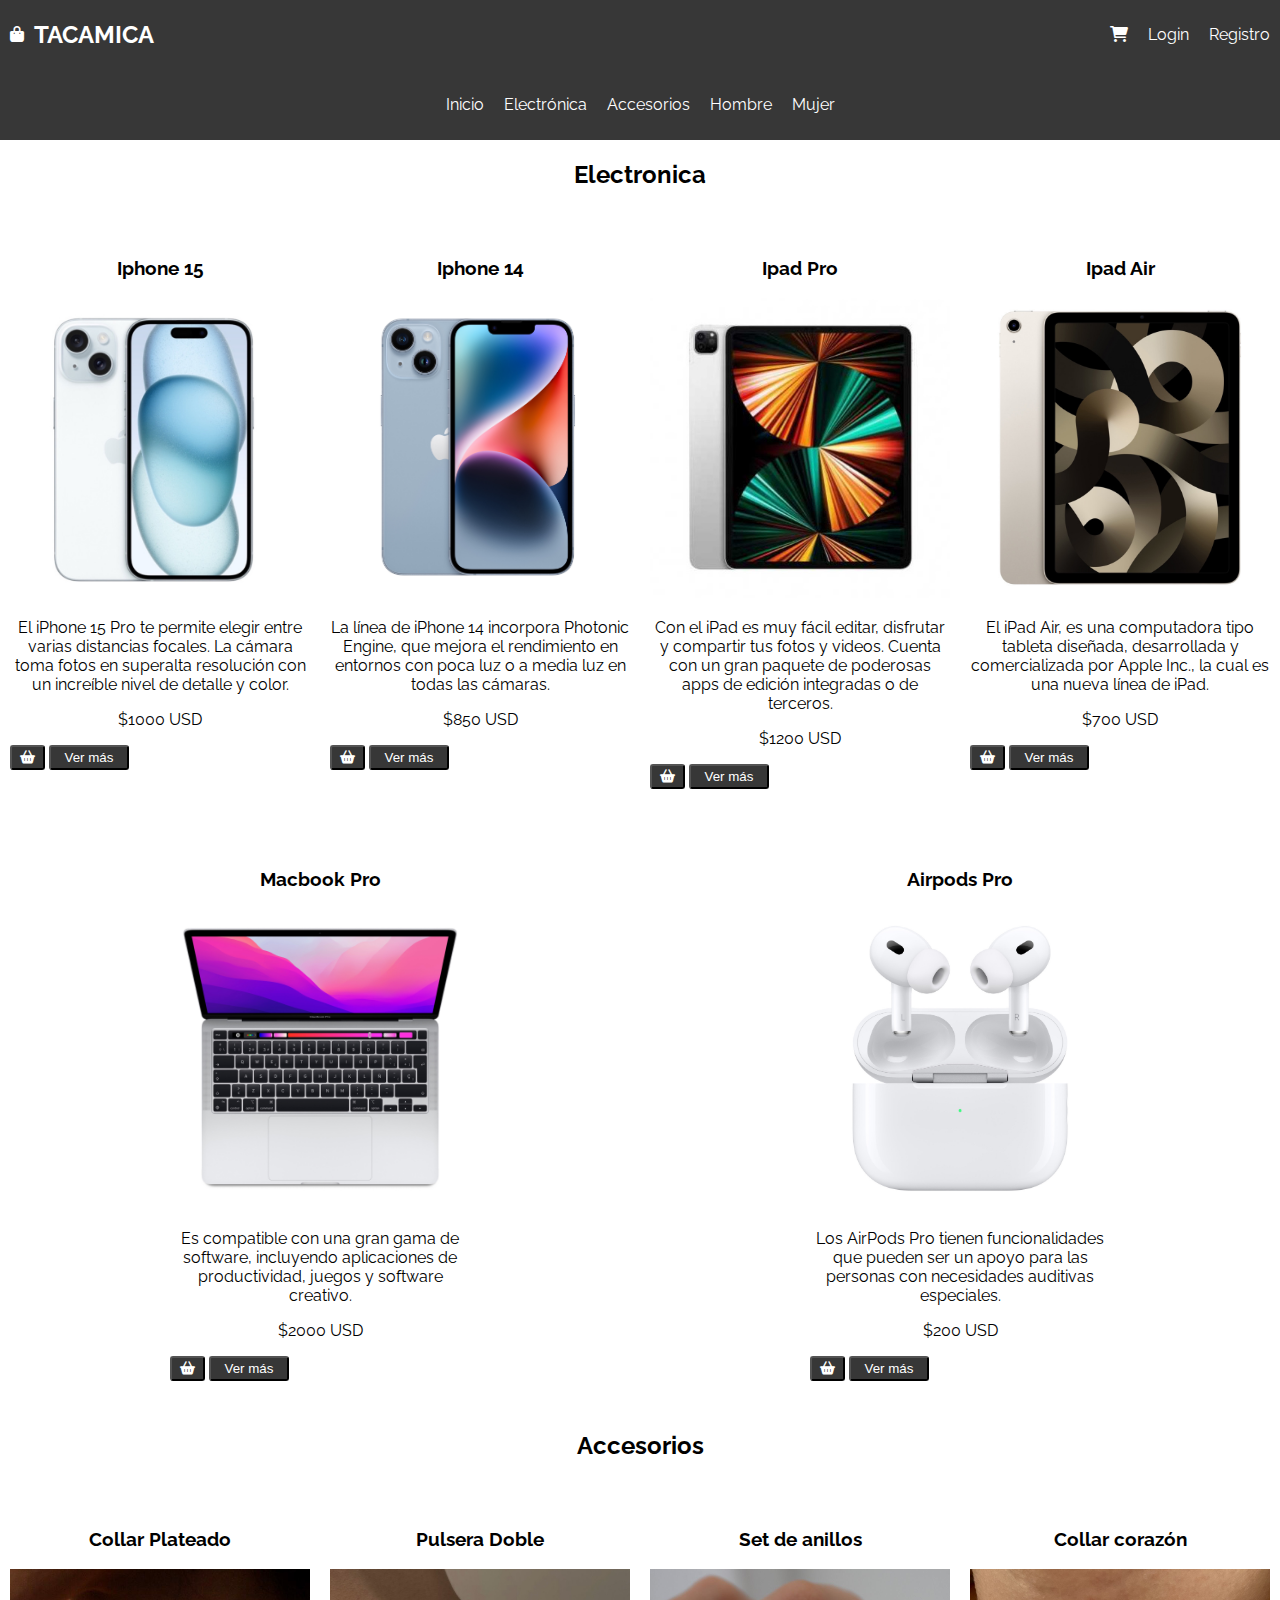
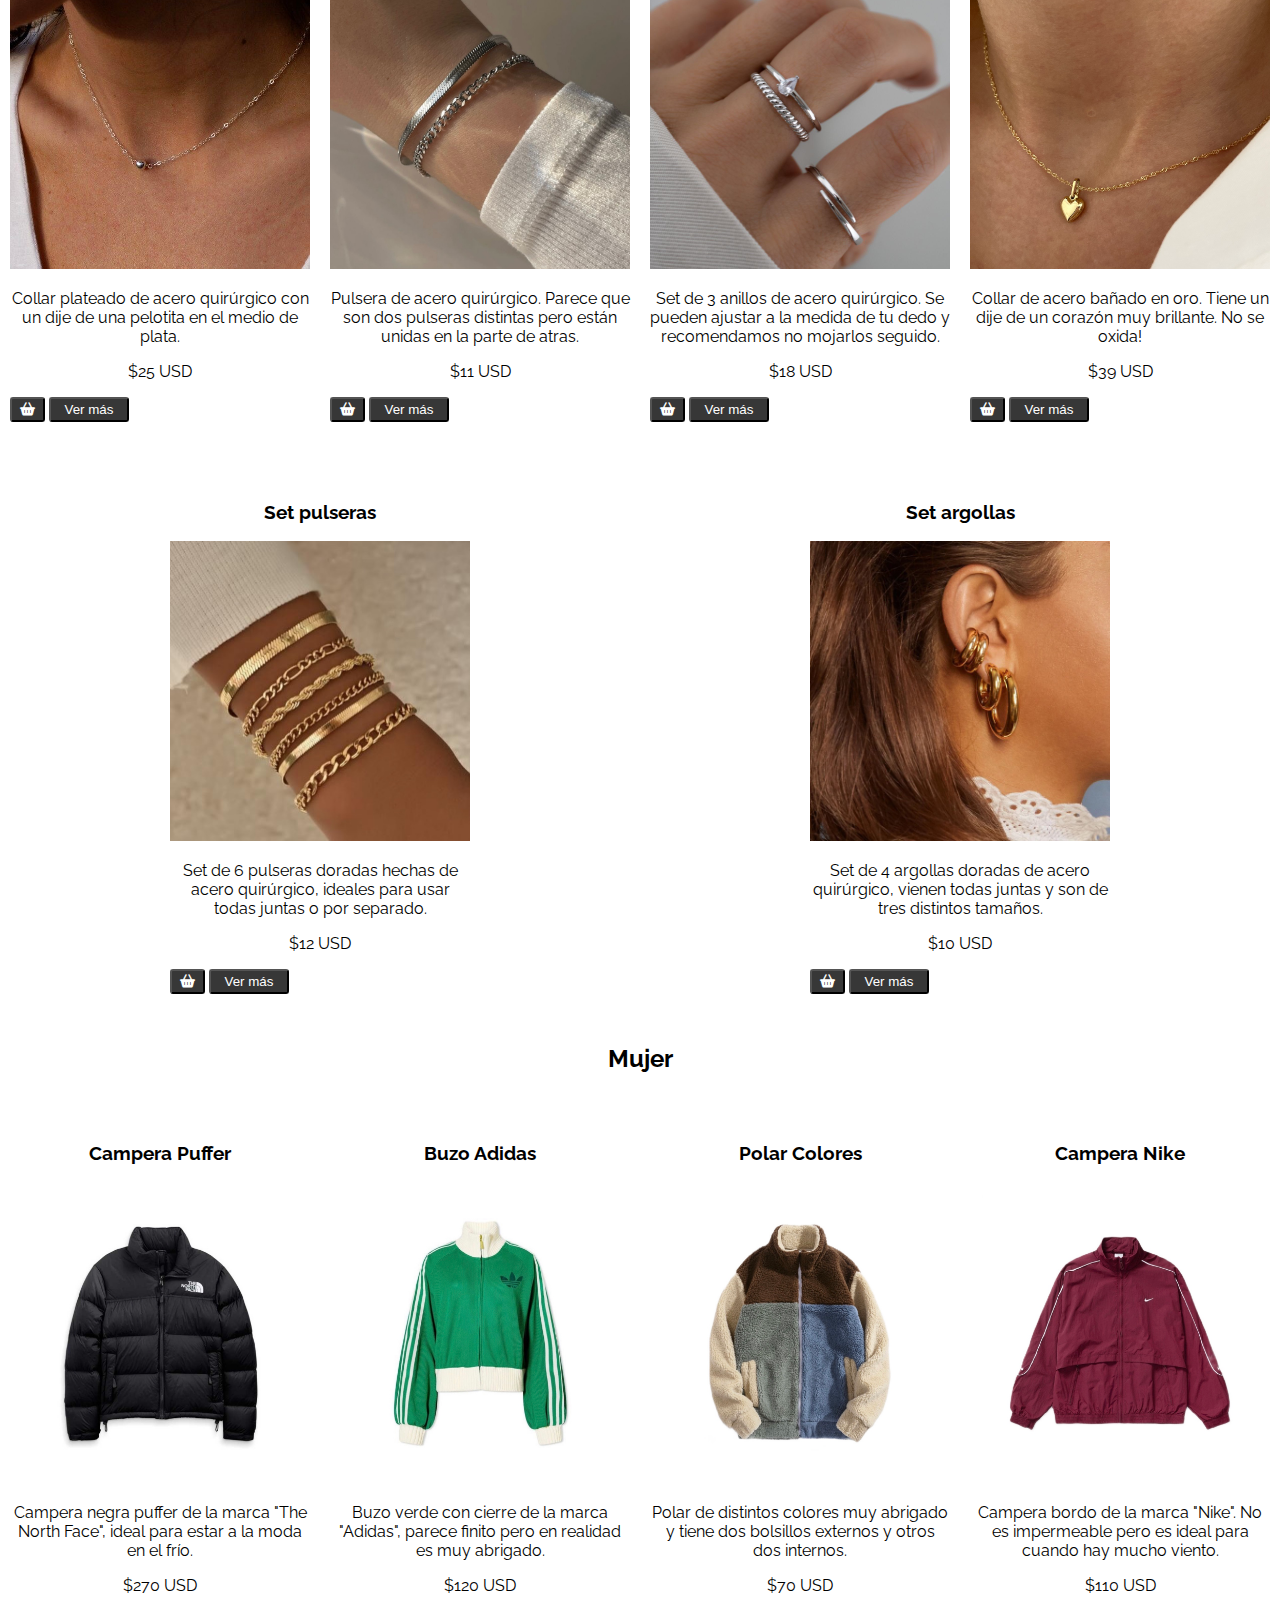
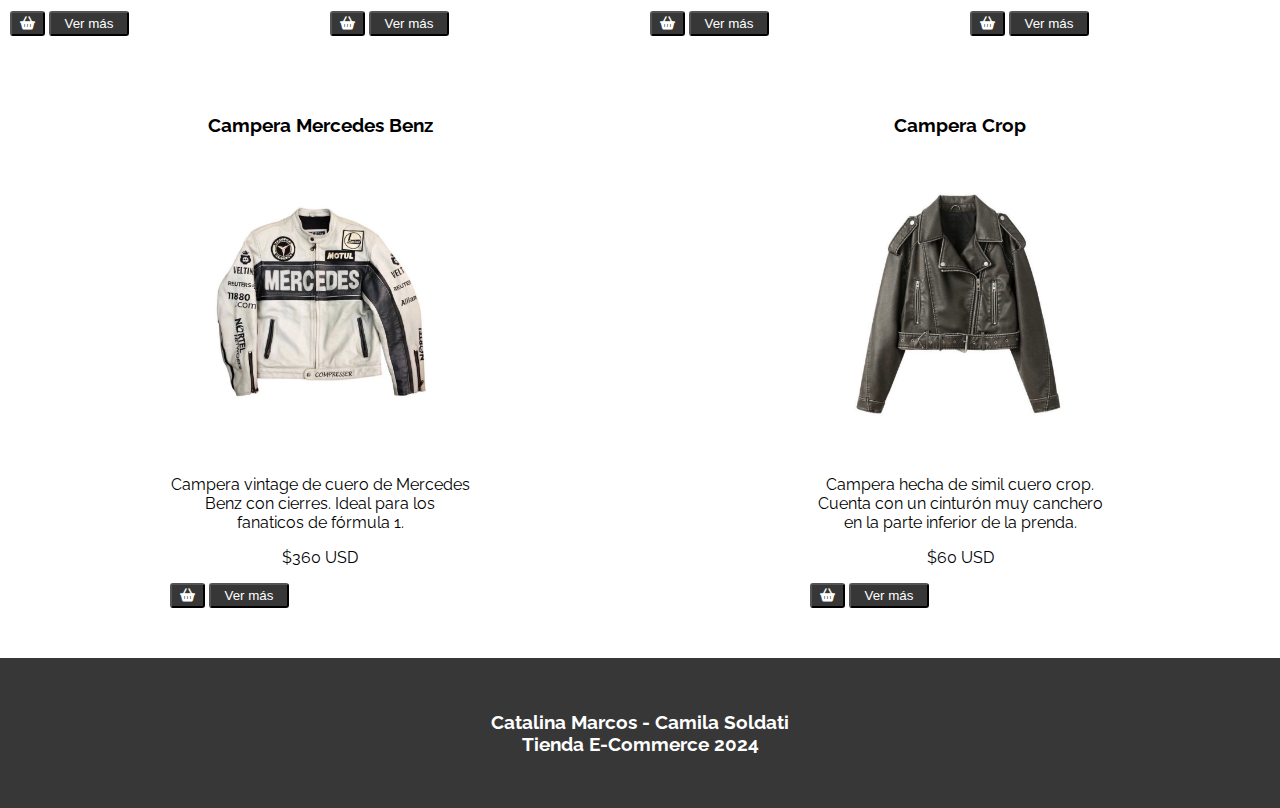
==== commit 103ceb54: "modifique el css y el index" ====
--- a/index.html
+++ b/index.html
@@ -6,13 +6,9 @@
     <title>Home Page</title>
     <link href="./css/index.css" rel="stylesheet">
     <link rel="stylesheet" href="https://cdnjs.cloudflare.com/ajax/libs/font-awesome/6.0.0-beta3/css/all.min.css">
-<<<<<<< HEAD
-
-=======
     <link rel="preconnect" href="https://fonts.googleapis.com">
     <link rel="preconnect" href="https://fonts.gstatic.com" crossorigin>
     <link href="https://fonts.googleapis.com/css2?family=Raleway:ital,wght@0,100..900;1,100..900&display=swap" rel="stylesheet">
->>>>>>> 076f1855a766f0d7040426436422bc3a365ff694
 </head>
 
 <body>
@@ -201,21 +197,12 @@
                         <a href="./producto.html"><button class="vermás">Ver más</button></a>
                     </div>
                     <div class="product">
-<<<<<<< HEAD
-                        <h3 class="centrado">Iphone 15</h3>
-                        <img src="" alt="Nombre del Producto">
-                        <p class="centrado"> </p>
-                        <p class="centrado"> USD</p>
-                        <button><i class="fa-solid fa-basket-shopping"></i></button>
-                        <button href="product.html">Ver más</button>
-=======
                         <h3 class="centrado">Campera Crop</h3>
                         <img src="./imágenes/campera cuero.jpg" alt="foto de una campera de simil cuero crop color marrón gastado">
                         <p class="centrado">Campera hecha de simil cuero crop. Cuenta con un cinturón muy canchero en la parte inferior de la prenda.</p>
                         <p class="centrado">$60 USD</p>
                         <a href="cart.html"><button class="canasta"><i class="fa-solid fa-basket-shopping"></i></button></a>
                         <a href="./producto.html"><button class="vermás">Ver más</button></a>
->>>>>>> 076f1855a766f0d7040426436422bc3a365ff694
                     </div>
                 </section>
         </section>
--- a/css/index.css
+++ b/css/index.css
@@ -242,7 +242,6 @@
 input[type="submit"]:hover {
     background-color: #0056b3; }
 
-<<<<<<< HEAD
     h4 {
         font-size: 20px;
         font-family:Georgia, 'Times New Roman', Times, serif;
@@ -253,7 +252,6 @@
     }
 
     
-=======
 
 /*Estilos para el formulario de login*/
 
@@ -295,4 +293,3 @@
     color: rgb(3, 3, 198);
 }
 
->>>>>>> 076f1855a766f0d7040426436422bc3a365ff694
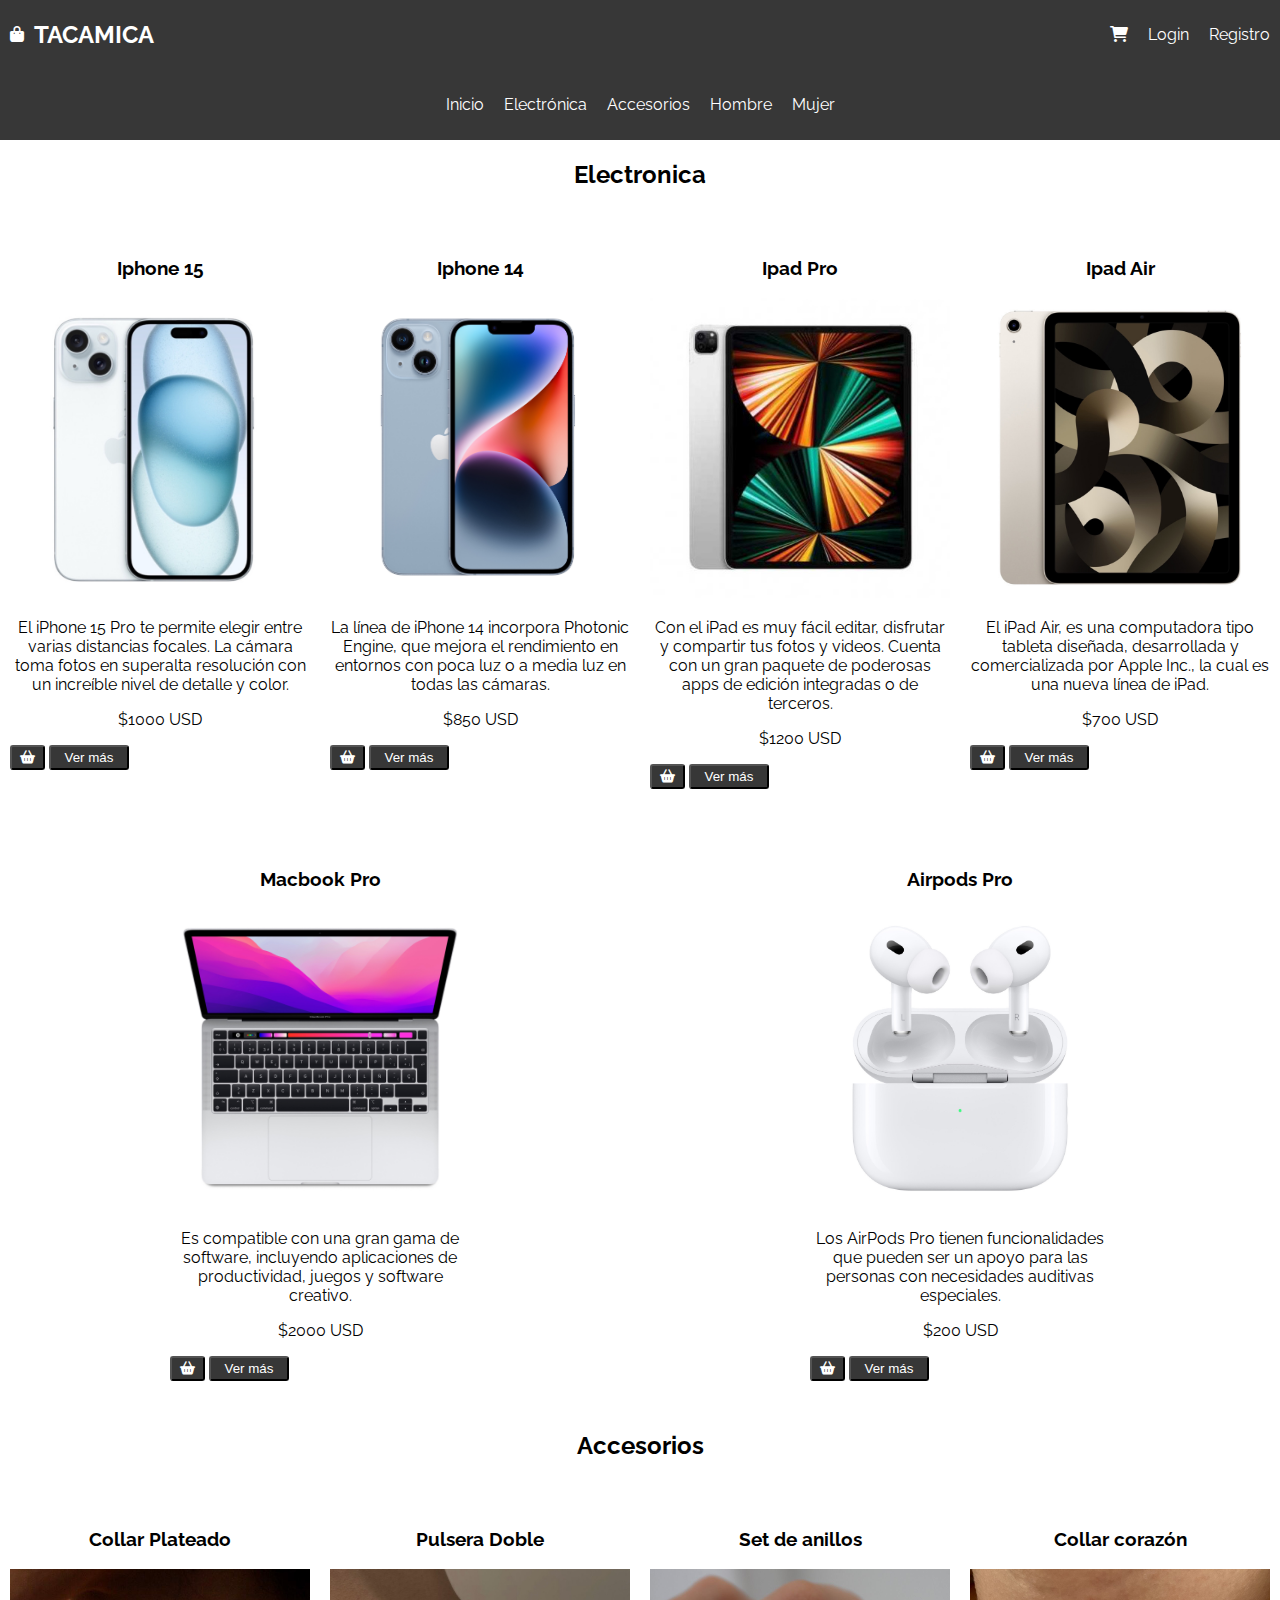
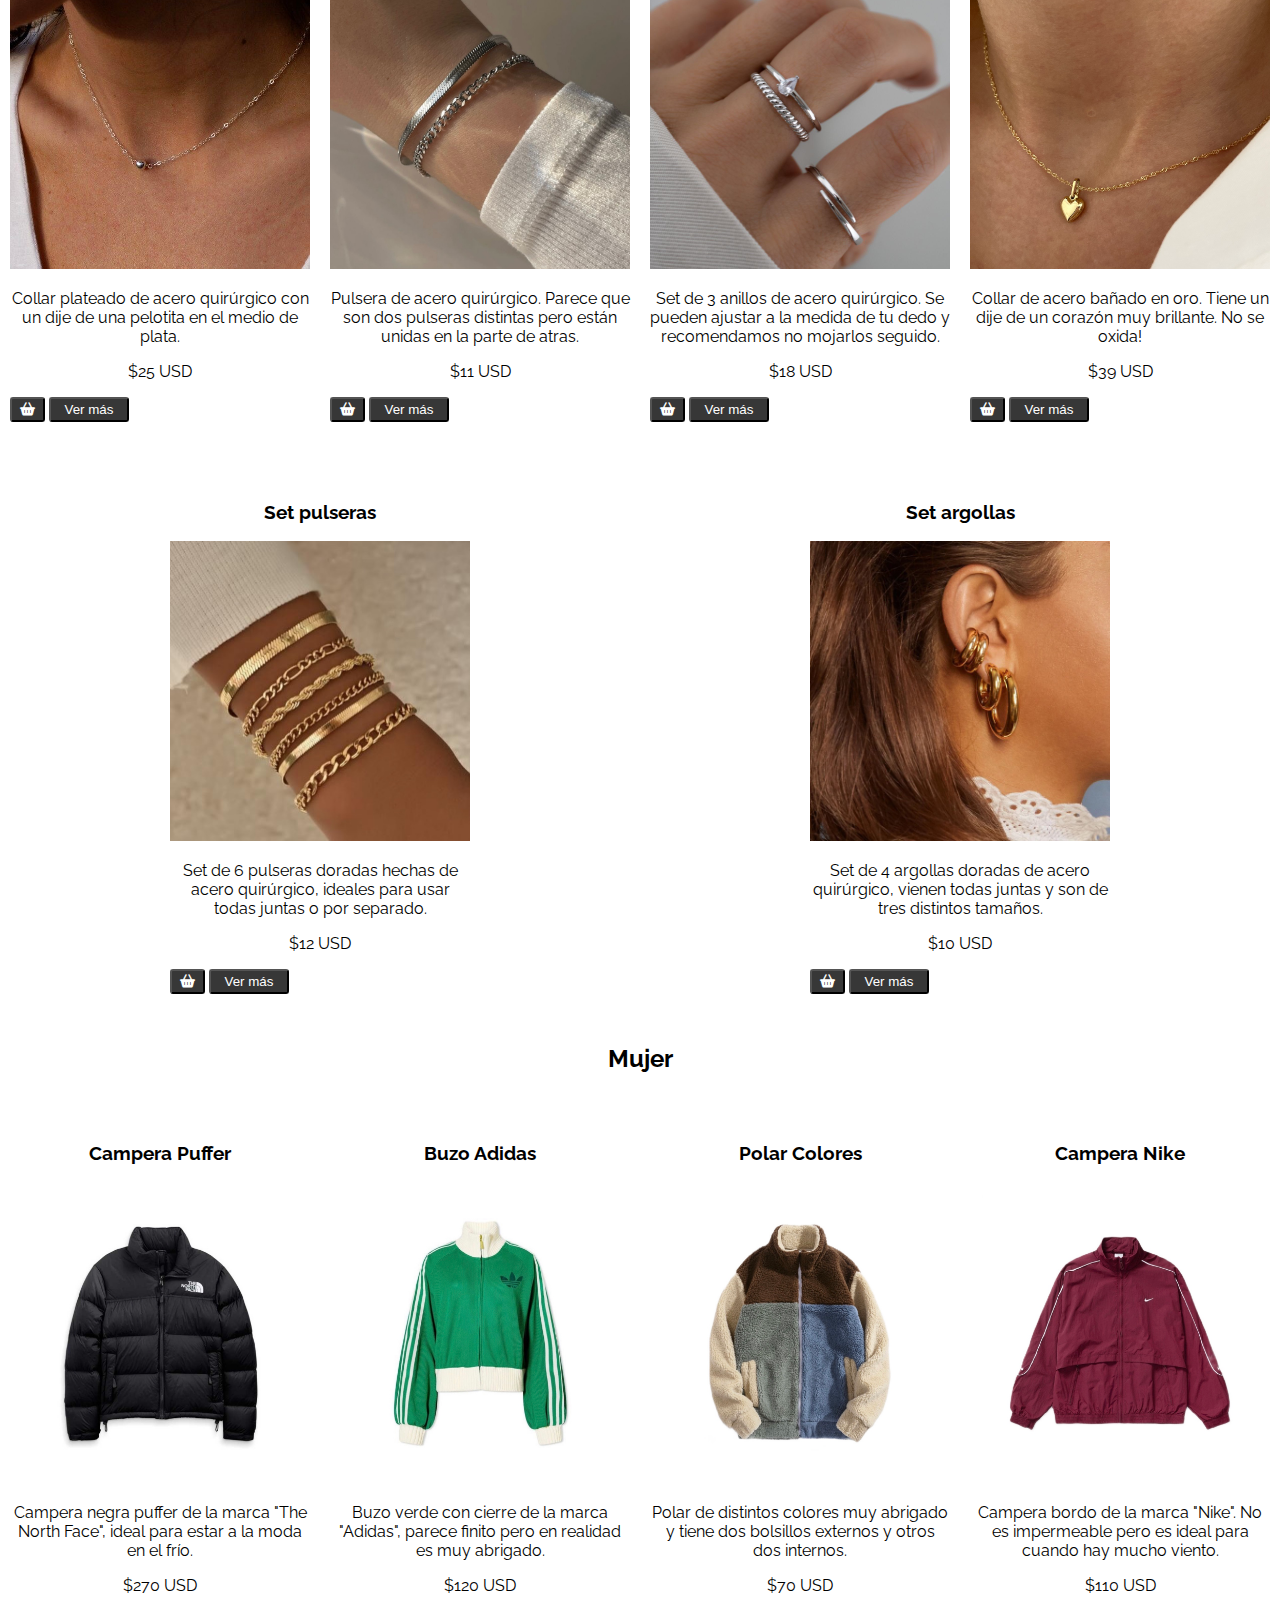
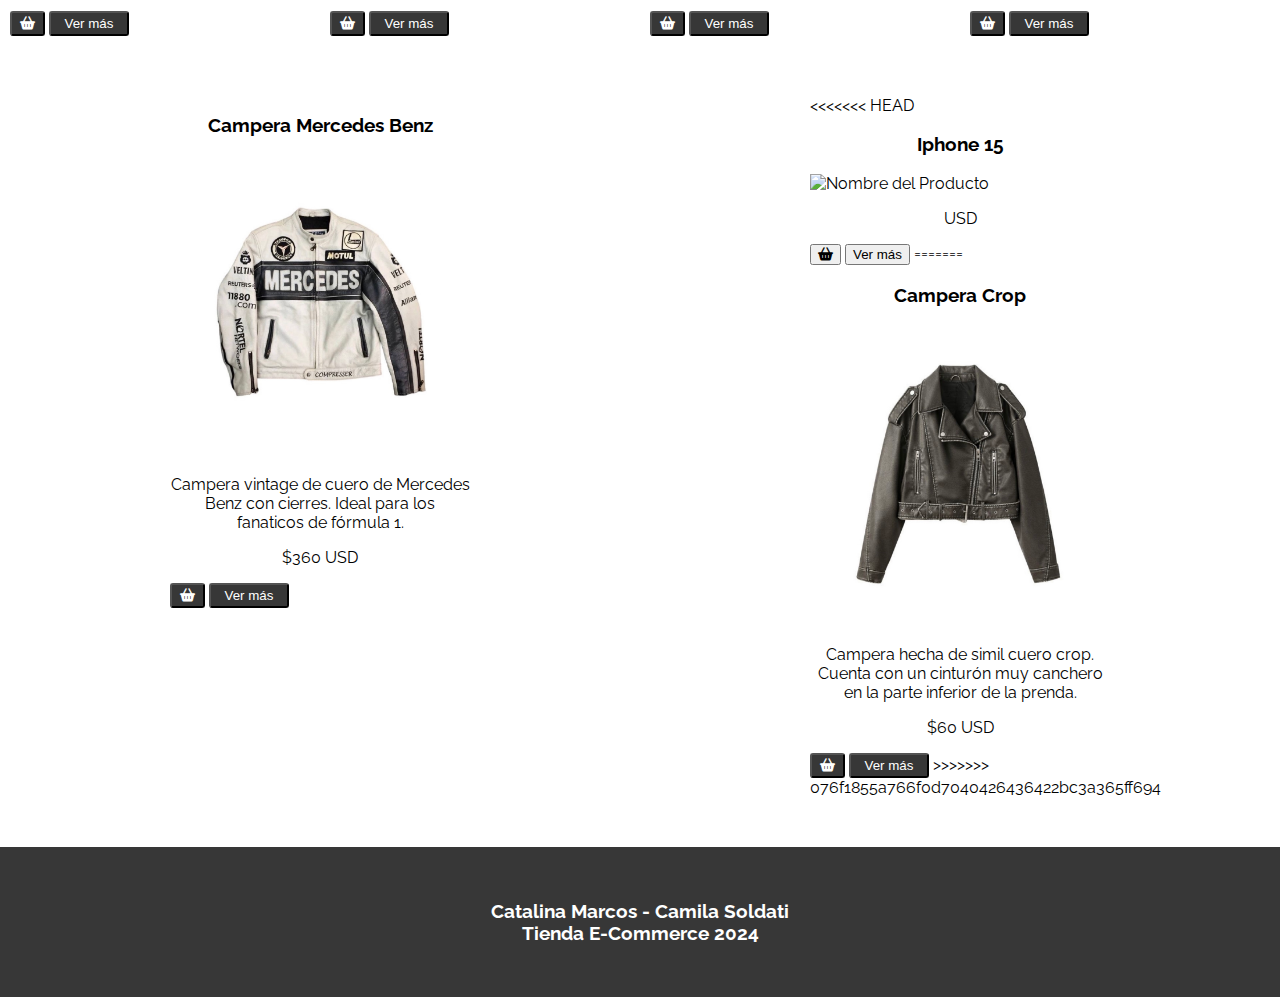
==== commit 3abc5664: "modifique el archivo de cart, category, index, y el css. Tambien cree el archivo de recover.html" ====
--- a/index.html
+++ b/index.html
@@ -197,12 +197,21 @@
                         <a href="./producto.html"><button class="vermás">Ver más</button></a>
                     </div>
                     <div class="product">
+<<<<<<< HEAD
+                        <h3 class="centrado">Iphone 15</h3>
+                        <img src="" alt="Nombre del Producto">
+                        <p class="centrado"> </p>
+                        <p class="centrado"> USD</p>
+                        <button><i class="fa-solid fa-basket-shopping"></i></button>
+                        <button href="product.html">Ver más</button>
+=======
                         <h3 class="centrado">Campera Crop</h3>
                         <img src="./imágenes/campera cuero.jpg" alt="foto de una campera de simil cuero crop color marrón gastado">
                         <p class="centrado">Campera hecha de simil cuero crop. Cuenta con un cinturón muy canchero en la parte inferior de la prenda.</p>
                         <p class="centrado">$60 USD</p>
                         <a href="cart.html"><button class="canasta"><i class="fa-solid fa-basket-shopping"></i></button></a>
                         <a href="./producto.html"><button class="vermás">Ver más</button></a>
+>>>>>>> 076f1855a766f0d7040426436422bc3a365ff694
                     </div>
                 </section>
         </section>
--- a/css/index.css
+++ b/css/index.css
@@ -263,7 +263,7 @@
     align-items: center;
 }
 
-.contenedor_login {
+.contenedor_registro {
     background-color: white;
     padding: 10px;
 }
@@ -281,7 +281,6 @@
 
 .ingresar {
     background-color: rgb(74, 85, 239);
-    color: white;
     font-size: 15px;
     padding: 10px;
     border: none;
@@ -292,4 +291,147 @@
     margin-top: 10px;
     color: rgb(3, 3, 198);
 }
-
+/* Estilos para formulario registro */
+
+.registro {
+    display: flex;
+    justify-content: center;
+    align-items: center;
+    margin: 0;
+    height: 100%;
+}
+
+.contenedor_registro {
+    text-align: center;
+}
+
+.usuario {
+    margin-bottom: 15px;
+}
+
+.links_registro {
+    text-decoration: none;
+    color: #003c7b;
+}
+
+.form_registro {
+    background-color: #ffffff;
+    padding: 20px;
+    box-shadow: 0px 0px 10px rgba(0, 0, 0, 0.1);
+    text-align: center;
+}
+
+.form_registro label {
+    display: block;
+    margin-bottom: 5px;
+    font-weight: bold;
+}
+
+.form_registro input {
+    width: 100%;
+    padding: 10px;
+    margin-bottom: 10px;
+    border: 1px solid #ffffff;
+}
+
+.form_registro button {
+    padding: 10px 20px;
+    background-color: #0157b4;
+    color: #ffffff;
+    border: none;
+}
+
+.terminos {
+    margin-top: 10px;
+    text-align: left; } 
+
+    .usuario input {
+        width: calc(100% - 22px);
+        padding: 10px;
+        margin-bottom: 10px;
+        border: 1px solid #ccc; 
+        box-sizing: border-box; 
+    }
+    
+    .usuario {
+        margin-bottom: 15px;
+        padding: 10px; 
+        box-sizing: border-box; 
+    }
+
+
+
+/* Estilos para la pagina de carrito  */
+
+.carrito2 h1 {
+    margin-bottom: }
+
+.carrito3 {
+    display: flex;
+    align-items: center;
+    margin-bottom: 20px;
+    border: 1px solid #ccc; 
+    padding: 10px; }
+
+.fotos {
+    width: 100px; 
+    height: 100px;
+    margin-right: 20px; 
+}
+
+.items {
+    flex-grow: 1;
+}
+
+.compras {
+    padding: 10px 20px; 
+    background-color: rgb(45, 80, 10); 
+    color: white; 
+    border: none; 
+    border-radius: 5px; 
+    margin-left: 20px; 
+}
+
+
+/* Estilos para recuperar contraseña*/ 
+
+.recuperar {
+    display: flex;
+    justify-content: center;
+    align-items: center;
+    height: 100%;
+  }
+  
+  .contenedor_recover {
+    text-align: center;
+  }
+  
+  .form_recover {
+    width: 300px;
+    padding: 20px;
+    border: 1px solid #cfcfcf;
+  }
+  
+
+  .input2 {
+    width: 100%;
+    padding: 10px;
+    margin-top: 5px;
+    box-sizing: border-box;
+  }
+  
+  
+  .boton-recuperar {
+    width: 100%;
+    padding: 10px;
+    background-color: #005aba;
+    color: #e9e9e9;
+    border: none;
+    margin-top: 10px;
+  }
+  
+  
+  .input3 {
+    margin-right: 5px;
+  }
+  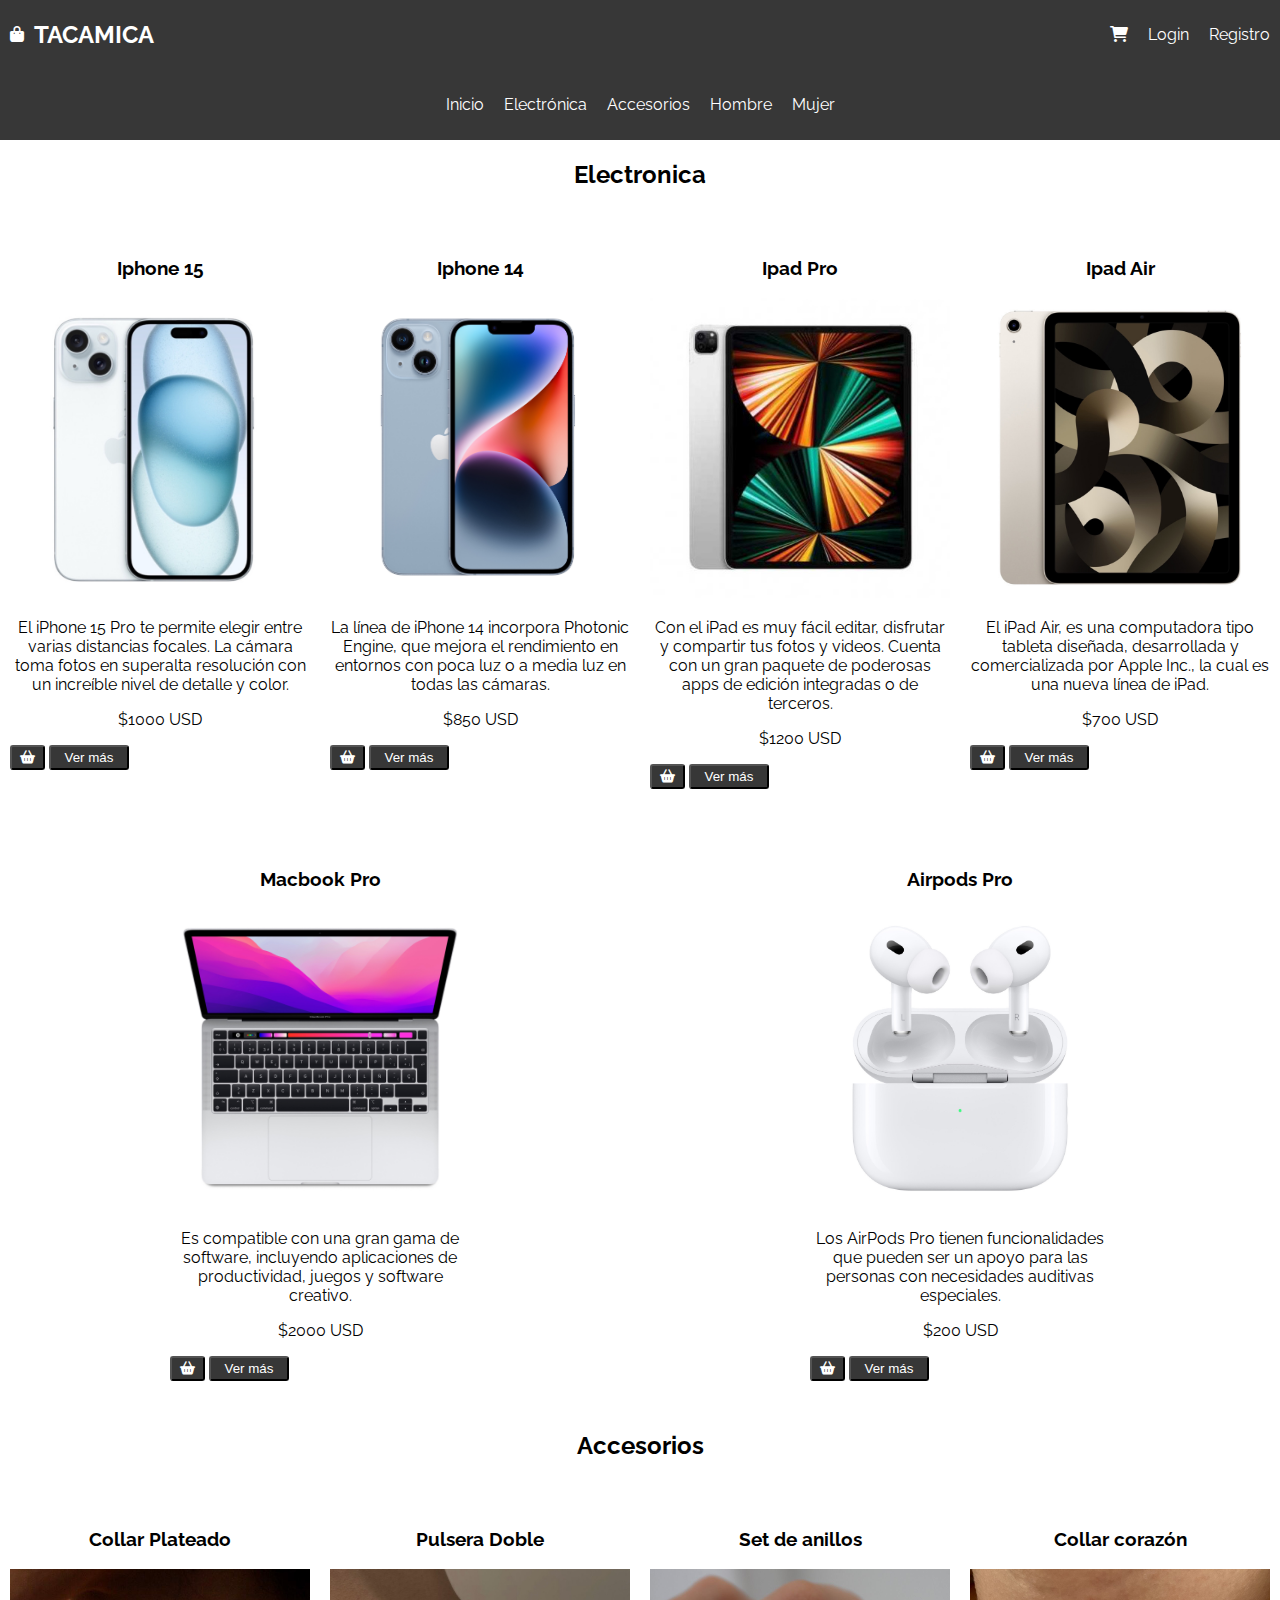
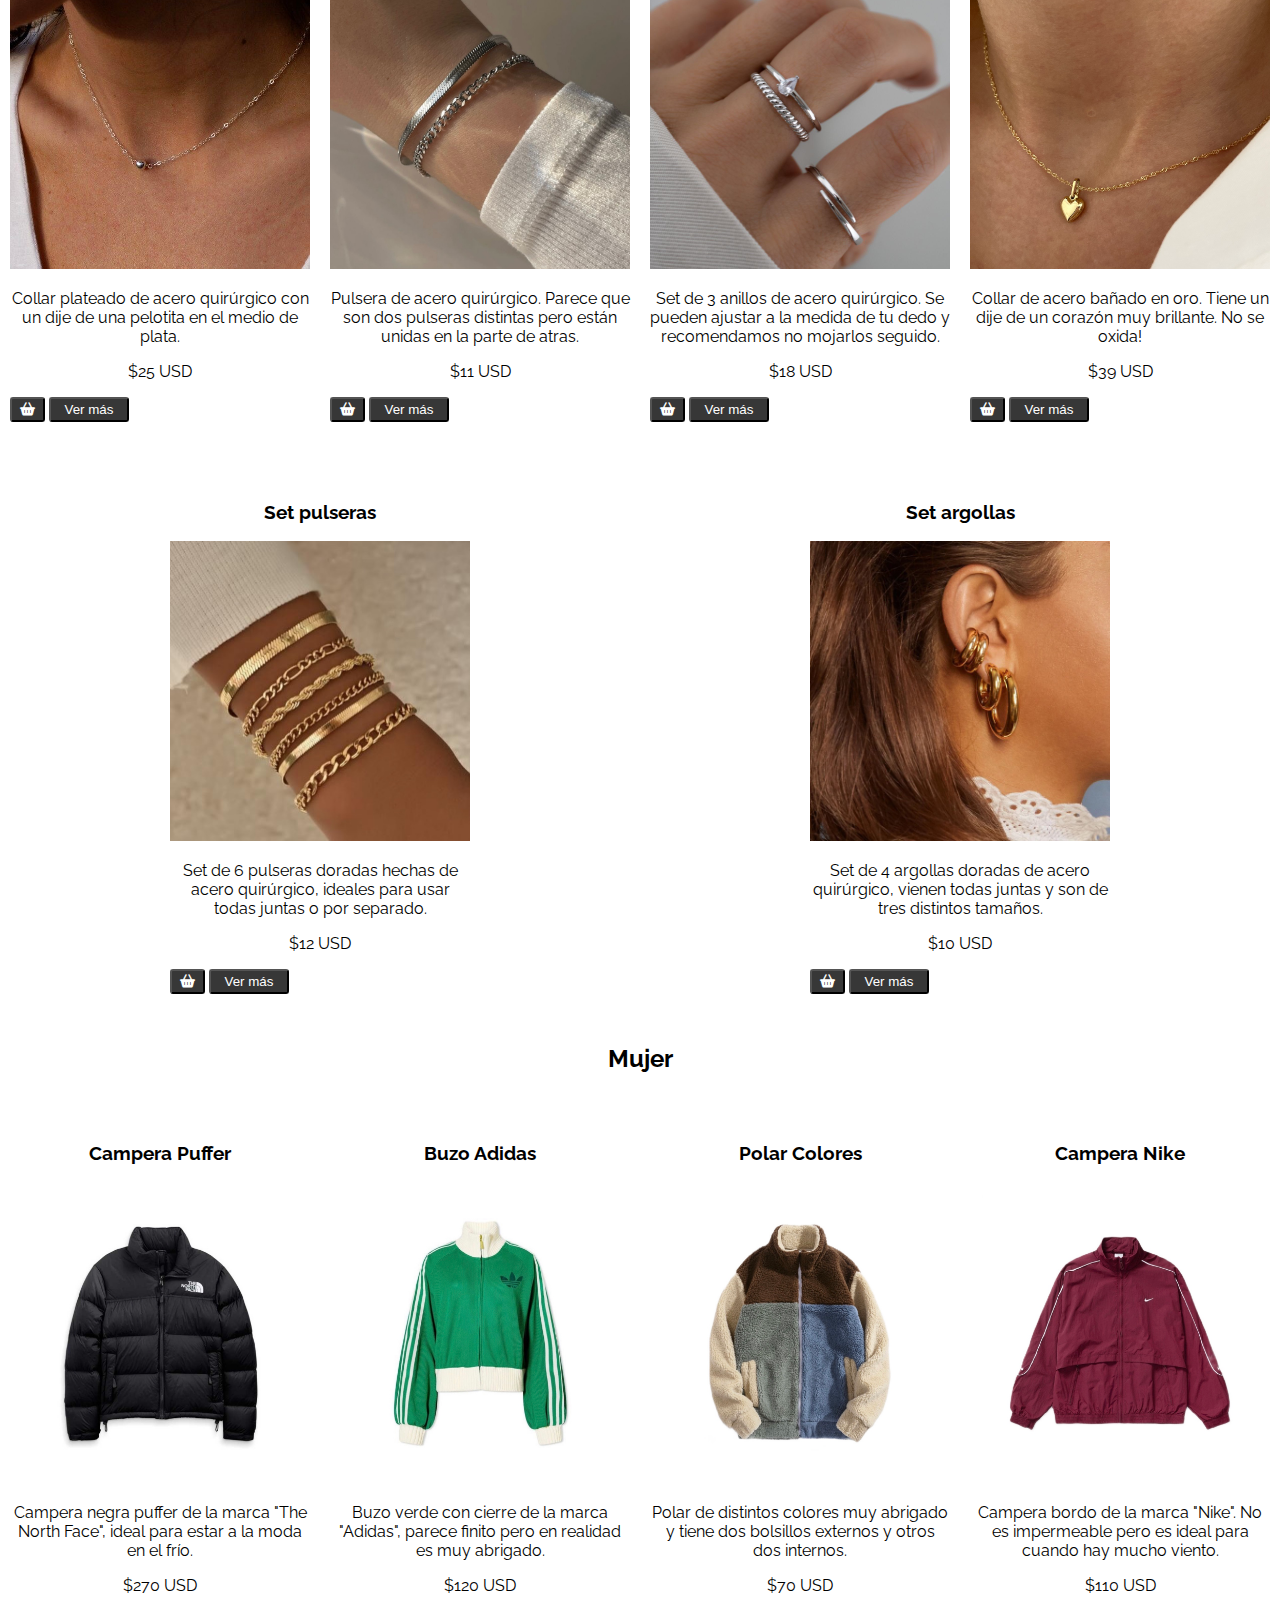
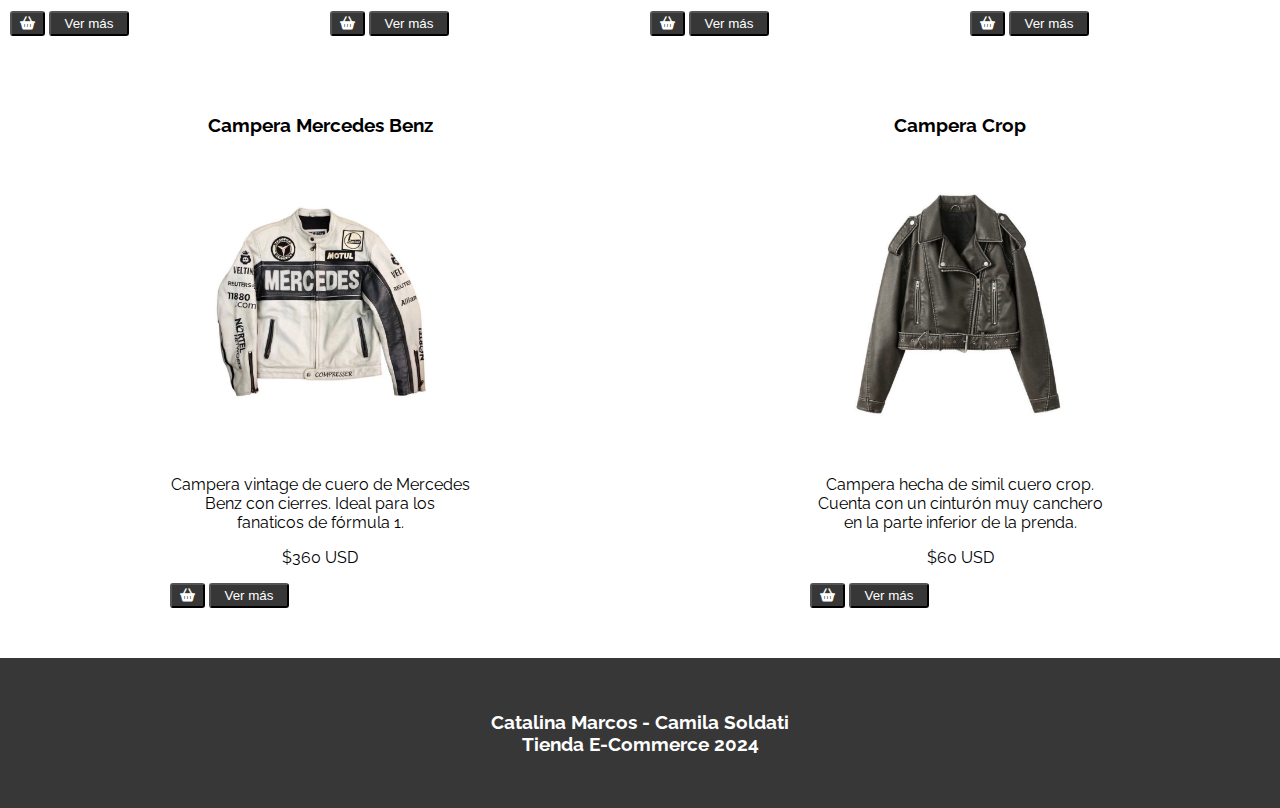
==== commit 6dc01a3d: "modifique el css y el index y login" ====
--- a/index.html
+++ b/index.html
@@ -197,21 +197,12 @@
                         <a href="./producto.html"><button class="vermás">Ver más</button></a>
                     </div>
                     <div class="product">
-<<<<<<< HEAD
-                        <h3 class="centrado">Iphone 15</h3>
-                        <img src="" alt="Nombre del Producto">
-                        <p class="centrado"> </p>
-                        <p class="centrado"> USD</p>
-                        <button><i class="fa-solid fa-basket-shopping"></i></button>
-                        <button href="product.html">Ver más</button>
-=======
                         <h3 class="centrado">Campera Crop</h3>
                         <img src="./imágenes/campera cuero.jpg" alt="foto de una campera de simil cuero crop color marrón gastado">
                         <p class="centrado">Campera hecha de simil cuero crop. Cuenta con un cinturón muy canchero en la parte inferior de la prenda.</p>
                         <p class="centrado">$60 USD</p>
                         <a href="cart.html"><button class="canasta"><i class="fa-solid fa-basket-shopping"></i></button></a>
                         <a href="./producto.html"><button class="vermás">Ver más</button></a>
->>>>>>> 076f1855a766f0d7040426436422bc3a365ff694
                     </div>
                 </section>
         </section>
--- a/css/index.css
+++ b/css/index.css
@@ -242,17 +242,14 @@
 input[type="submit"]:hover {
     background-color: #0056b3; }
 
-    h4 {
+h4 {
         font-size: 20px;
-        font-family:Georgia, 'Times New Roman', Times, serif;
-        text-align: left;
+        text-align: center;
         font-style: italic;
         color: rgb(53, 35, 35);
+    }
+
     
-    }
-
-    
-
 /*Estilos para el formulario de login*/
 
 .general {
@@ -288,9 +285,10 @@
 }
 
 .links_login {
-    margin-top: 10px;
     color: rgb(3, 3, 198);
 }
+
+
 /* Estilos para formulario registro */
 
 .registro {
@@ -363,15 +361,18 @@
 
 /* Estilos para la pagina de carrito  */
 
-.carrito2 h1 {
-    margin-bottom: }
+.carritodecompras {
+    margin: 15px;
+}
 
 .carrito3 {
     display: flex;
     align-items: center;
     margin-bottom: 20px;
     border: 1px solid #ccc; 
-    padding: 10px; }
+    border-radius: 3px;
+    padding: 10px; 
+}
 
 .fotos {
     width: 100px; 
@@ -412,14 +413,12 @@
     border: 1px solid #cfcfcf;
   }
   
-
   .input2 {
     width: 100%;
     padding: 10px;
     margin-top: 5px;
     box-sizing: border-box;
   }
-  
   
   .boton-recuperar {
     width: 100%;
@@ -430,7 +429,6 @@
     margin-top: 10px;
   }
   
-  
   .input3 {
     margin-right: 5px;
   }
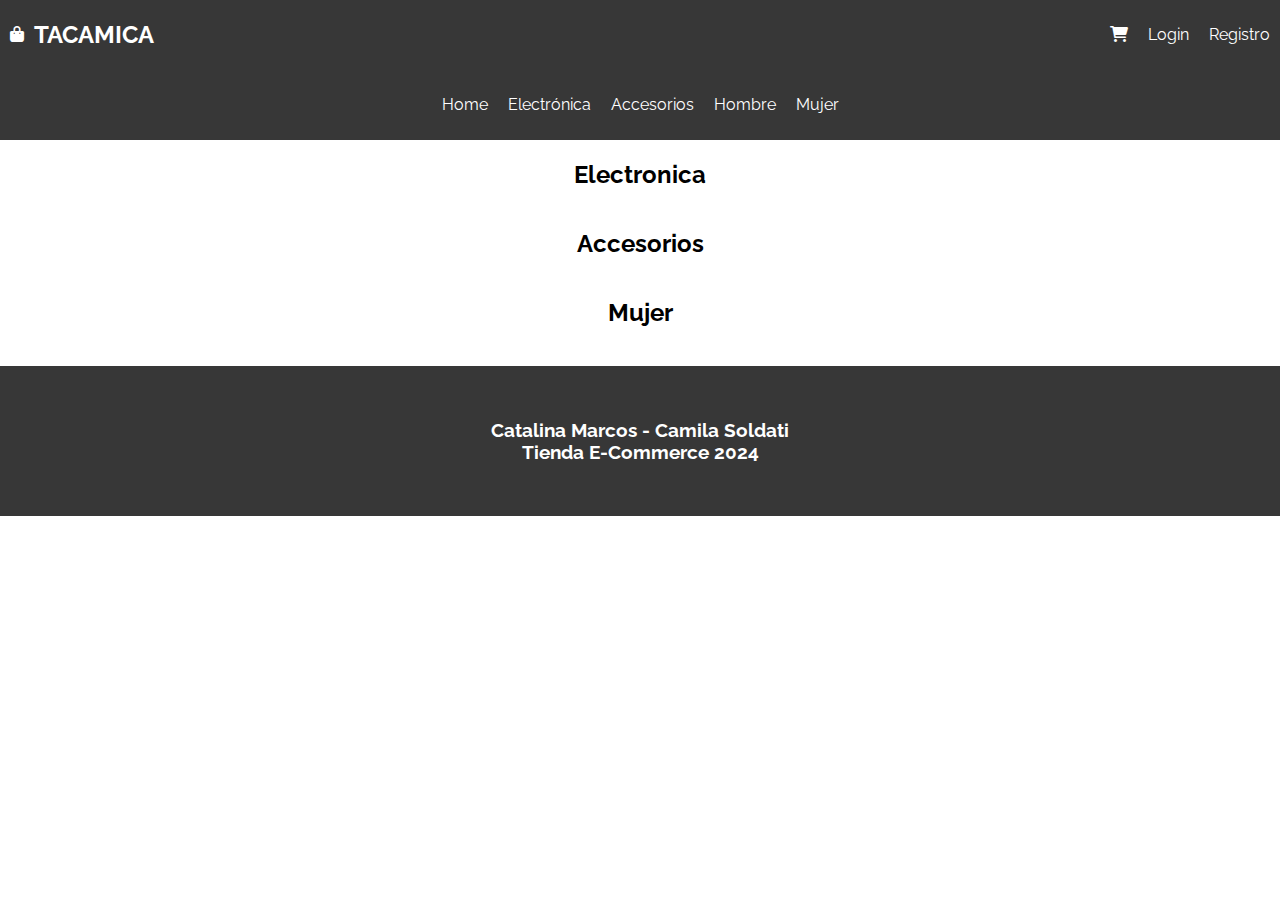
==== commit 7d7ccb77: "subi la consigna de producto y login ya terminadas y carrito y saludo empezadas" ====
--- a/index.html
+++ b/index.html
@@ -23,14 +23,14 @@
             <nav class="funciones_header">
                 <a href="cart.html" class="carrito"><i class="fa fa-shopping-cart"></i></a>
                 <a href="./login.html" class="login">Login</a>
-                <a href="./registro.html" class="registro">Registro</a>
+                <a href="./register.html" class="registro">Registro</a>
             </nav>
         </section>
 
         <section class="headerlow">
             <nav>
                 <ul>
-                    <li><a href="index.html">Inicio</a></li>
+                    <li><a href="index.html">Home</a></li>
                     <li><a href="category.html">Electrónica</a></li>
                     <li><a href="category.html">Accesorios</a></li>
                     <li><a href="category.html">Hombre</a></li>
@@ -47,163 +47,23 @@
         
         <section class="category">
             <h2 class="categoria">Electronica</h2>
-                <section class="product-list">
-                    <div class="product">
-                        <h3 class="centrado">Iphone 15</h3>
-                        <img src="./imágenes/iphone15.JPEG" alt="foto de un iphone 15">
-                        <p class="centrado">El iPhone 15 Pro te permite elegir entre varias distancias focales. La cámara toma fotos en superalta resolución con un increíble nivel de detalle y color.</p>
-                        <p class="centrado">$1000 USD</p>
-                        <a href="cart.html"><button class="canasta"><i class="fa-solid fa-basket-shopping"></i></button></a>
-                        <a href="./producto.html"><button class="vermás">Ver más</button></a>
-                    </div>
-                    <div class="product">
-                        <h3 class="centrado">Iphone 14</h3>
-                        <img src="./imágenes/iphone14.JPEG" alt="foto de un iphone 14">
-                        <p class="centrado">La línea de iPhone 14 incorpora Photonic Engine, que mejora el rendimiento en entornos con poca luz o a media luz en todas las cámaras.</p>
-                        <p class="centrado">$850 USD</p>
-                        <a href="cart.html"><button class="canasta"><i class="fa-solid fa-basket-shopping"></i></button></a>
-                        <a href="./producto.html"><button class="vermás">Ver más</button></a>
-                    </div>
-                    <div class="product">
-                        <h3 class="centrado">Ipad Pro</h3>
-                        <img src="./imágenes/ipadpro.JPEG" alt="foto de un ipad pro">
-                        <p class="centrado">Con el iPad es muy fácil editar, disfrutar y compartir tus fotos y videos. Cuenta con un gran paquete de poderosas apps de edición integradas o de terceros.</p>
-                        <p class="centrado">$1200 USD</p>
-                        <a href="cart.html"><button class="canasta"><i class="fa-solid fa-basket-shopping"></i></button></a>
-                        <a href="./producto.html"><button class="vermás">Ver más</button></a>
-                    </div>
-                    <div class="product">
-                        <h3 class="centrado">Ipad Air</h3>
-                        <img src="./imágenes/ipadair.JPEG" alt="foto de un ipad air">
-                        <p class="centrado">El iPad Air, es una computadora tipo tableta diseñada, desarrollada y comercializada por Apple Inc., la cual es una nueva línea de iPad.</p>
-                        <p class="centrado">$700 USD</p>
-                        <a href="cart.html"><button class="canasta"><i class="fa-solid fa-basket-shopping"></i></button></a>
-                        <a href="./producto.html"><button class="vermás">Ver más</button></a>
-                    </div>
-                    <div class="product">
-                        <h3 class="centrado">Macbook Pro</h3>
-                        <img src="./imágenes/macbookpro.JPEG" alt="foto de una macbook pro">
-                        <p class="centrado">Es compatible con una gran gama de software, incluyendo aplicaciones de productividad, juegos y software creativo.</p>
-                        <p class="centrado">$2000 USD</p>
-                        <a href="cart.html"><button class="canasta"><i class="fa-solid fa-basket-shopping"></i></button></a>
-                        <a href="./producto.html"><button class="vermás">Ver más</button></a>
-                    </div>
-                    <div class="product">
-                        <h3 class="centrado">Airpods Pro</h3>
-                        <img src="./imágenes/airpodspro.JPEG" alt="foto de unos airpods pro">
-                        <p class="centrado">Los AirPods Pro tienen funcionalidades que pueden ser un apoyo para las personas con necesidades auditivas especiales.</p>
-                        <p class="centrado">$200 USD</p>
-                        <a href="cart.html"><button class="canasta"><i class="fa-solid fa-basket-shopping"></i></button></a>
-                        <a href="./producto.html"><button class="vermás">Ver más</button></a>
-                    </div>
+                <section class="product-list electronics">
+                    
                 </section>
         </section>
         
         <section class="category">
             <h2 class="categoria">Accesorios</h2>
-                <section class="product-list">
-                    <div class="product">
-                        <h3 class="centrado">Collar Plateado</h3>
-                        <img src="./imágenes/dije.jpg" alt="foto de un collar plateado con una pelotita en el medio">
-                        <p class="centrado">Collar plateado de acero quirúrgico con un dije de una pelotita en el medio de plata.</p>
-                        <p class="centrado">$25 USD</p>
-                        <a href="cart.html"><button class="canasta"><i class="fa-solid fa-basket-shopping"></i></button></a>
-                        <a href="./producto.html"><button class="vermás">Ver más</button></a>
-                    </div>
-                    <div class="product">
-                        <h3 class="centrado">Pulsera Doble</h3>
-                        <img src="./imágenes/pulseras.jpg" alt="foto de una pulsera doble plateada">
-                        <p class="centrado">Pulsera de acero quirúrgico. Parece que son dos pulseras distintas pero están unidas en la parte de atras.</p>
-                        <p class="centrado">$11 USD</p>
-                        <a href="cart.html"><button class="canasta"><i class="fa-solid fa-basket-shopping"></i></button></a>
-                        <a href="./producto.html"><button class="vermás">Ver más</button></a>
-                    </div>
-                    <div class="product">
-                        <h3 class="centrado">Set de anillos</h3>
-                        <img src="./imágenes/anillos.JPG" alt="foto de tres anillos plateados de distintas formas">
-                        <p class="centrado">Set de 3 anillos de acero quirúrgico. Se pueden ajustar a la medida de tu dedo y recomendamos no mojarlos seguido.</p>
-                        <p class="centrado">$18 USD</p>
-                        <a href="cart.html"><button class="canasta"><i class="fa-solid fa-basket-shopping"></i></button></a>
-                        <a href="./producto.html"><button class="vermás">Ver más</button></a>
-                    </div>
-                    <div class="product">
-                        <h3 class="centrado">Collar corazón</h3>
-                        <img src="./imágenes/collar.JPG" alt="foto de un collar dorado con el dije de un corazón">
-                        <p class="centrado">Collar de acero bañado en oro. Tiene un dije de un corazón muy brillante. No se oxida!</p>
-                        <p class="centrado">$39 USD</p>
-                        <a href="cart.html"><button class="canasta"><i class="fa-solid fa-basket-shopping"></i></button></a>
-                        <a href="./producto.html"><button class="vermás">Ver más</button></a>
-                    </div>
-                    <div class="product">
-                        <h3 class="centrado">Set pulseras</h3>
-                        <img src="./imágenes/set pulseras.JPEG" alt="foto de un set de 6 pulseras">
-                        <p class="centrado">Set de 6 pulseras doradas hechas de acero quirúrgico, ideales para usar todas juntas o por separado.</p>
-                        <p class="centrado">$12 USD</p>
-                        <a href="cart.html"><button class="canasta"><i class="fa-solid fa-basket-shopping"></i></button></a>
-                        <a href="./producto.html"><button class="vermás">Ver más</button></a>
-                    </div>
-                    <div class="product">
-                        <h3 class="centrado">Set argollas</h3>
-                        <img src="./imágenes/set argollas.jpg" alt="foto de una oreja con 4 argollas doradas">
-                        <p class="centrado">Set de 4 argollas doradas de acero quirúrgico, vienen todas juntas y son de tres distintos tamaños.</p>
-                        <p class="centrado">$10 USD</p>
-                        <a href="cart.html"><button class="canasta"><i class="fa-solid fa-basket-shopping"></i></button></a>
-                        <a href="./producto.html"><button class="vermás">Ver más</button></a>
-                    </div>
+                <section class="product-list jewelery">
+                    
+                   
                 </section>
         </section>
         
         <section class="category">
             <h2 class="categoria">Mujer</h2>
-                <section class="product-list">
-                    <div class="product">
-                        <h3 class="centrado">Campera Puffer</h3>
-                        <img src="./imágenes/campera puffer.jpg" alt="foto de una campera puffer negra de The North Face">
-                        <p class="centrado">Campera negra puffer de la marca "The North Face", ideal para estar a la moda en el frío.</p>
-                        <p class="centrado">$270 USD</p>
-                        <a href="cart.html"><button class="canasta"><i class="fa-solid fa-basket-shopping"></i></button></a>
-                        <a href="./producto.html"><button class="vermás">Ver más</button></a>
-                    </div>
-                    <div class="product">
-                        <h3 class="centrado">Buzo Adidas</h3>
-                        <img src="./imágenes/buzo adidas.jpg" alt="foto de un buzo verde con cierre de Adidas">
-                        <p class="centrado">Buzo verde con cierre de la marca "Adidas", parece finito pero en realidad es muy abrigado.</p>
-                        <p class="centrado">$120 USD</p>
-                        <a href="cart.html"><button class="canasta"><i class="fa-solid fa-basket-shopping"></i></button></a>
-                        <a href="./producto.html"><button class="vermás">Ver más</button></a>
-                    </div>
-                    <div class="product">
-                        <h3 class="centrado">Polar Colores</h3>
-                        <img src="./imágenes/polar colorido.jpg" alt="foto de un polar color cremita, verde, azul y marrón">
-                        <p class="centrado">Polar de distintos colores muy abrigado y tiene dos bolsillos externos y otros dos internos.</p>
-                        <p class="centrado">$70 USD</p>
-                        <a href="cart.html"><button class="canasta"><i class="fa-solid fa-basket-shopping"></i></button></a>
-                        <a href="./producto.html"><button class="vermás">Ver más</button></a>
-                    </div>
-                    <div class="product">
-                        <h3 class="centrado">Campera Nike</h3>
-                        <img src="./imágenes/campera nike.jpg" alt="foto de una campera rompevientos color bordo de Nike">
-                        <p class="centrado">Campera bordo de la marca "Nike". No es impermeable pero es ideal para cuando hay mucho viento.</p>
-                        <p class="centrado">$110 USD</p>
-                        <a href="cart.html"><button class="canasta"><i class="fa-solid fa-basket-shopping"></i></button></a>
-                        <a href="./producto.html"><button class="vermás">Ver más</button></a>
-                    </div>
-                    <div class="product">
-                        <h3 class="centrado">Campera Mercedes Benz</h3>
-                        <img src="./imágenes/campera mercedes.jpg" alt="foto de una campera vintage de Mercedes Benz blanca y negra">
-                        <p class="centrado">Campera vintage de cuero de Mercedes Benz con cierres. Ideal para los fanaticos de fórmula 1.</p>
-                        <p class="centrado">$360 USD</p>
-                        <a href="cart.html"><button class="canasta"><i class="fa-solid fa-basket-shopping"></i></button></a>
-                        <a href="./producto.html"><button class="vermás">Ver más</button></a>
-                    </div>
-                    <div class="product">
-                        <h3 class="centrado">Campera Crop</h3>
-                        <img src="./imágenes/campera cuero.jpg" alt="foto de una campera de simil cuero crop color marrón gastado">
-                        <p class="centrado">Campera hecha de simil cuero crop. Cuenta con un cinturón muy canchero en la parte inferior de la prenda.</p>
-                        <p class="centrado">$60 USD</p>
-                        <a href="cart.html"><button class="canasta"><i class="fa-solid fa-basket-shopping"></i></button></a>
-                        <a href="./producto.html"><button class="vermás">Ver más</button></a>
-                    </div>
+                <section class="product-list women">
+                    
                 </section>
         </section>
  
@@ -213,5 +73,8 @@
         <h3>Catalina Marcos - Camila Soldati <br> Tienda E-Commerce 2024</h3>
     </footer>
 
+    <script src="./js/index.js"></script>
+    <script src="./js/saludo.js"></script>
+
 </body>
 </html>--- a/css/index.css
+++ b/css/index.css
@@ -122,14 +122,6 @@
     border-radius: 3px;
 }
 
-.canasta {
-    background-color: rgb(55, 55, 55);
-    color: white;
-    width: 35px;
-    height: 25px; 
-    border-radius: 3px;
-}
-
 
 /*Estilos para el footer*/
 
@@ -198,57 +190,6 @@
         width: 70%;
     }
 }
-
-
-/*Estilos para el formulario de regirstro*/
-
-.sesion {
-    text-align: center;
-    font-size: 50px;
-}
-
-.nombre-container {
-    display: flex;
-    justify-content: space-between; 
-    flex-wrap: wrap; 
-}
-
-.nombre {
-    margin-bottom: 20px;
-    flex: 0 0 48%; }
-
-input[type="text"],
-input[type="email"],
-input[type="password"],
-input[type="tel"] {
-    width: 100%;
-    padding: 10px;
-    margin-top: 5px;
-    border: 1px solid #979292;
-    box-sizing: border-box; 
-}
-
-input[type="submit"] {
-    width: 100%;
-    padding: 10px;
-    margin-top: 10px;
-    background-color: #007bff;
-    color: #fff;
-    border: none;
-    border-radius: 5px;
-    cursor: pointer;
-}
-
-input[type="submit"]:hover {
-    background-color: #0056b3; }
-
-h4 {
-        font-size: 20px;
-        text-align: center;
-        font-style: italic;
-        color: rgb(53, 35, 35);
-    }
-
     
 /*Estilos para el formulario de login*/
 
@@ -303,10 +244,6 @@
     text-align: center;
 }
 
-.usuario {
-    margin-bottom: 15px;
-}
-
 .links_registro {
     text-decoration: none;
     color: #003c7b;
@@ -314,7 +251,7 @@
 
 .form_registro {
     background-color: #ffffff;
-    padding: 20px;
+    padding: 5px;
     box-shadow: 0px 0px 10px rgba(0, 0, 0, 0.1);
     text-align: center;
 }
@@ -346,14 +283,12 @@
     .usuario input {
         width: calc(100% - 22px);
         padding: 10px;
-        margin-bottom: 10px;
         border: 1px solid #ccc; 
         box-sizing: border-box; 
     }
     
     .usuario {
         margin-bottom: 15px;
-        padding: 10px; 
         box-sizing: border-box; 
     }
 
@@ -369,9 +304,17 @@
     display: flex;
     align-items: center;
     margin-bottom: 20px;
+    margin-left: 10px;
+    margin-right: 10px;
+    border-radius: 3px;
     border: 1px solid #ccc; 
     border-radius: 3px;
     padding: 10px; 
+
+}
+
+.carrito4 {
+margin-left: 15px;
 }
 
 .fotos {
@@ -394,7 +337,7 @@
 }
 
 
-/* Estilos para recuperar contraseña*/ 
+/* Estilos para recuperar Contraseña */ 
 
 .recuperar {
     display: flex;
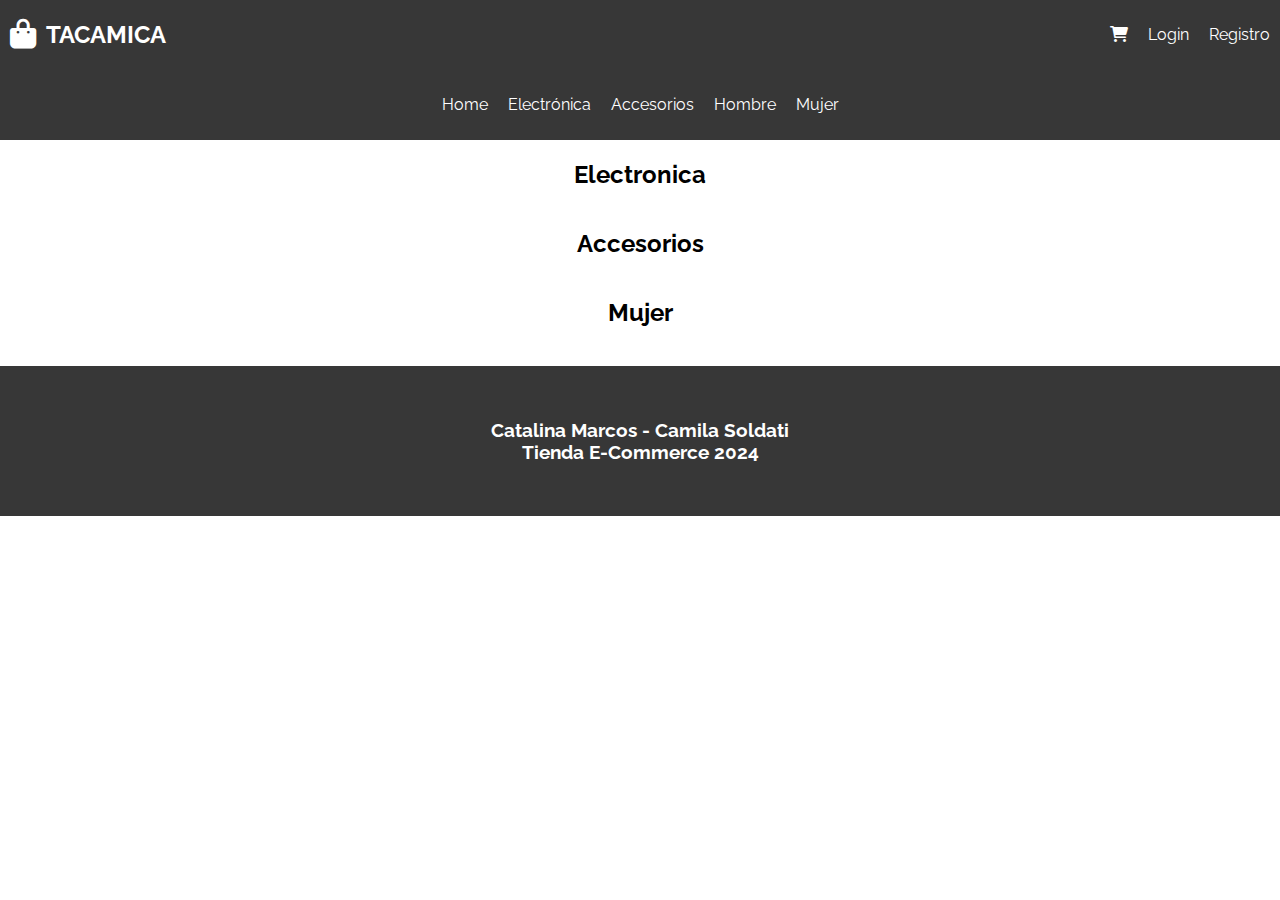
==== commit fe121586: "conecte los html con logout.js que me habia faltado y modifique unos errores" ====
--- a/index.html
+++ b/index.html
@@ -75,6 +75,7 @@
 
     <script src="./js/index.js"></script>
     <script src="./js/saludo.js"></script>
+    <script src="./js/logout.js"></script>
 
 </body>
 </html>--- a/css/index.css
+++ b/css/index.css
@@ -52,6 +52,10 @@
     margin-left: 20px;
 }
 
+.bolsa {
+    font-size: 30px;
+}
+
 
 /*Estilos para la parte de abajo del header*/
 
@@ -156,10 +160,10 @@
 /*Estilos para la página de detalle de producto*/
 
 .productoespecifico {
-    width: 300px;
-}
-
-.fotoiphones {
+    width: 100%;
+}
+
+.imagen_producto {
     display: flex;
     margin-right: auto;
     margin-left: auto;
@@ -167,7 +171,7 @@
     height: 300px;
 }
 
-.descripción {
+.descripcion {
     margin-left: 15px;
     margin-right: 15px;
 }
@@ -179,13 +183,15 @@
     width: 180px;
     height: 35px;
     border-radius: 3px;
+    margin-bottom: 20px;
+    margin-left: 15px;
 }
 
 
 /*Estilos responsive para la página de detalle de producto*/
 
 @media (max-width: 768px) {
-    .fotoiphones {
+    .imagen_producto {
         height: 55%;
         width: 70%;
     }
@@ -296,10 +302,6 @@
 
 /* Estilos para la pagina de carrito  */
 
-.carritodecompras {
-    margin: 15px;
-}
-
 .carrito3 {
     display: flex;
     align-items: center;
@@ -313,28 +315,23 @@
 
 }
 
-.carrito4 {
-margin-left: 15px;
-}
-
 .fotos {
-    width: 100px; 
-    height: 100px;
+    height: 200px;
     margin-right: 20px; 
 }
 
-.items {
-    flex-grow: 1;
-}
-
-.compras {
-    padding: 10px 20px; 
-    background-color: rgb(45, 80, 10); 
-    color: white; 
-    border: none; 
-    border-radius: 5px; 
-    margin-left: 20px; 
-}
+.finalizar-compra {
+    background-color: rgb(12, 121, 28);
+    color: white;
+    font-size:large;
+    width: 200px;
+    height: 60px;
+    border-color: rgb(178, 239, 187);
+    border-radius: 3px;
+    margin-bottom: 20px;
+    margin-left: 15px; 
+}
+
 
 
 /* Estilos para recuperar Contraseña */ 
